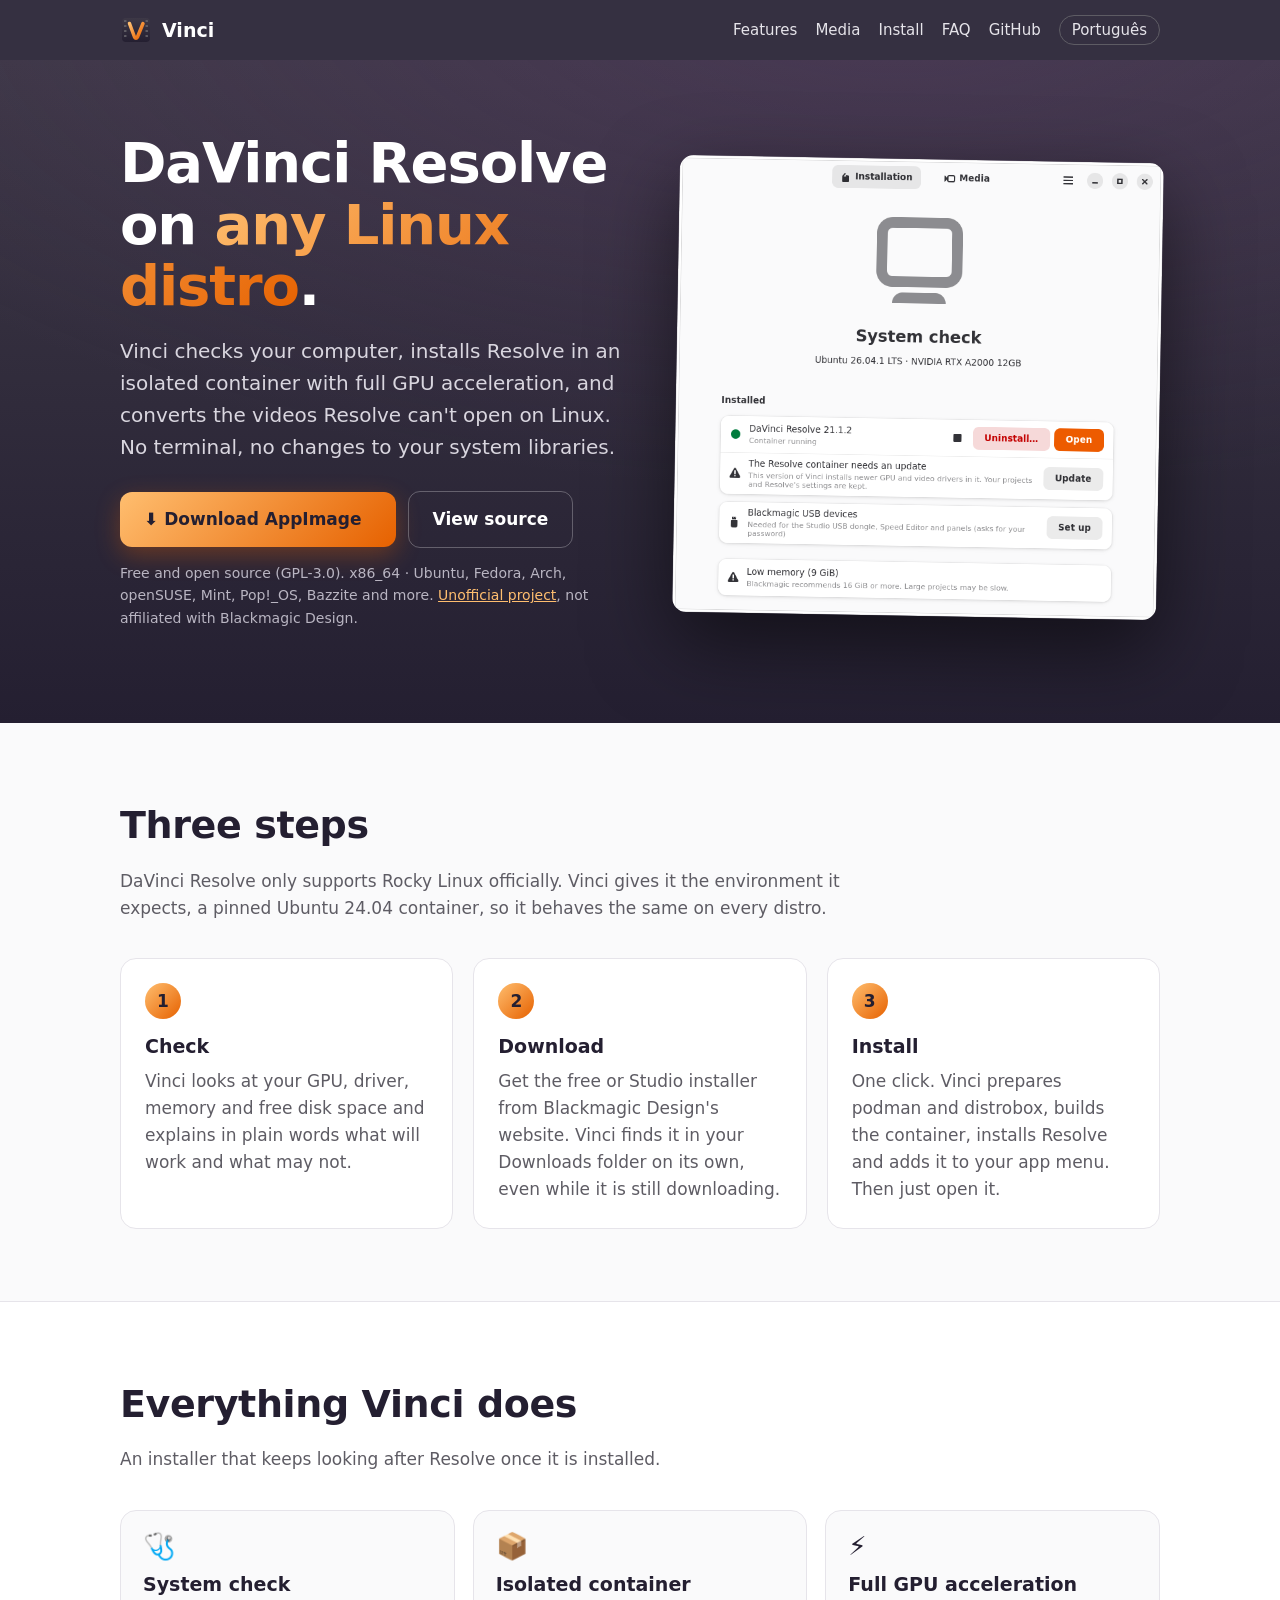
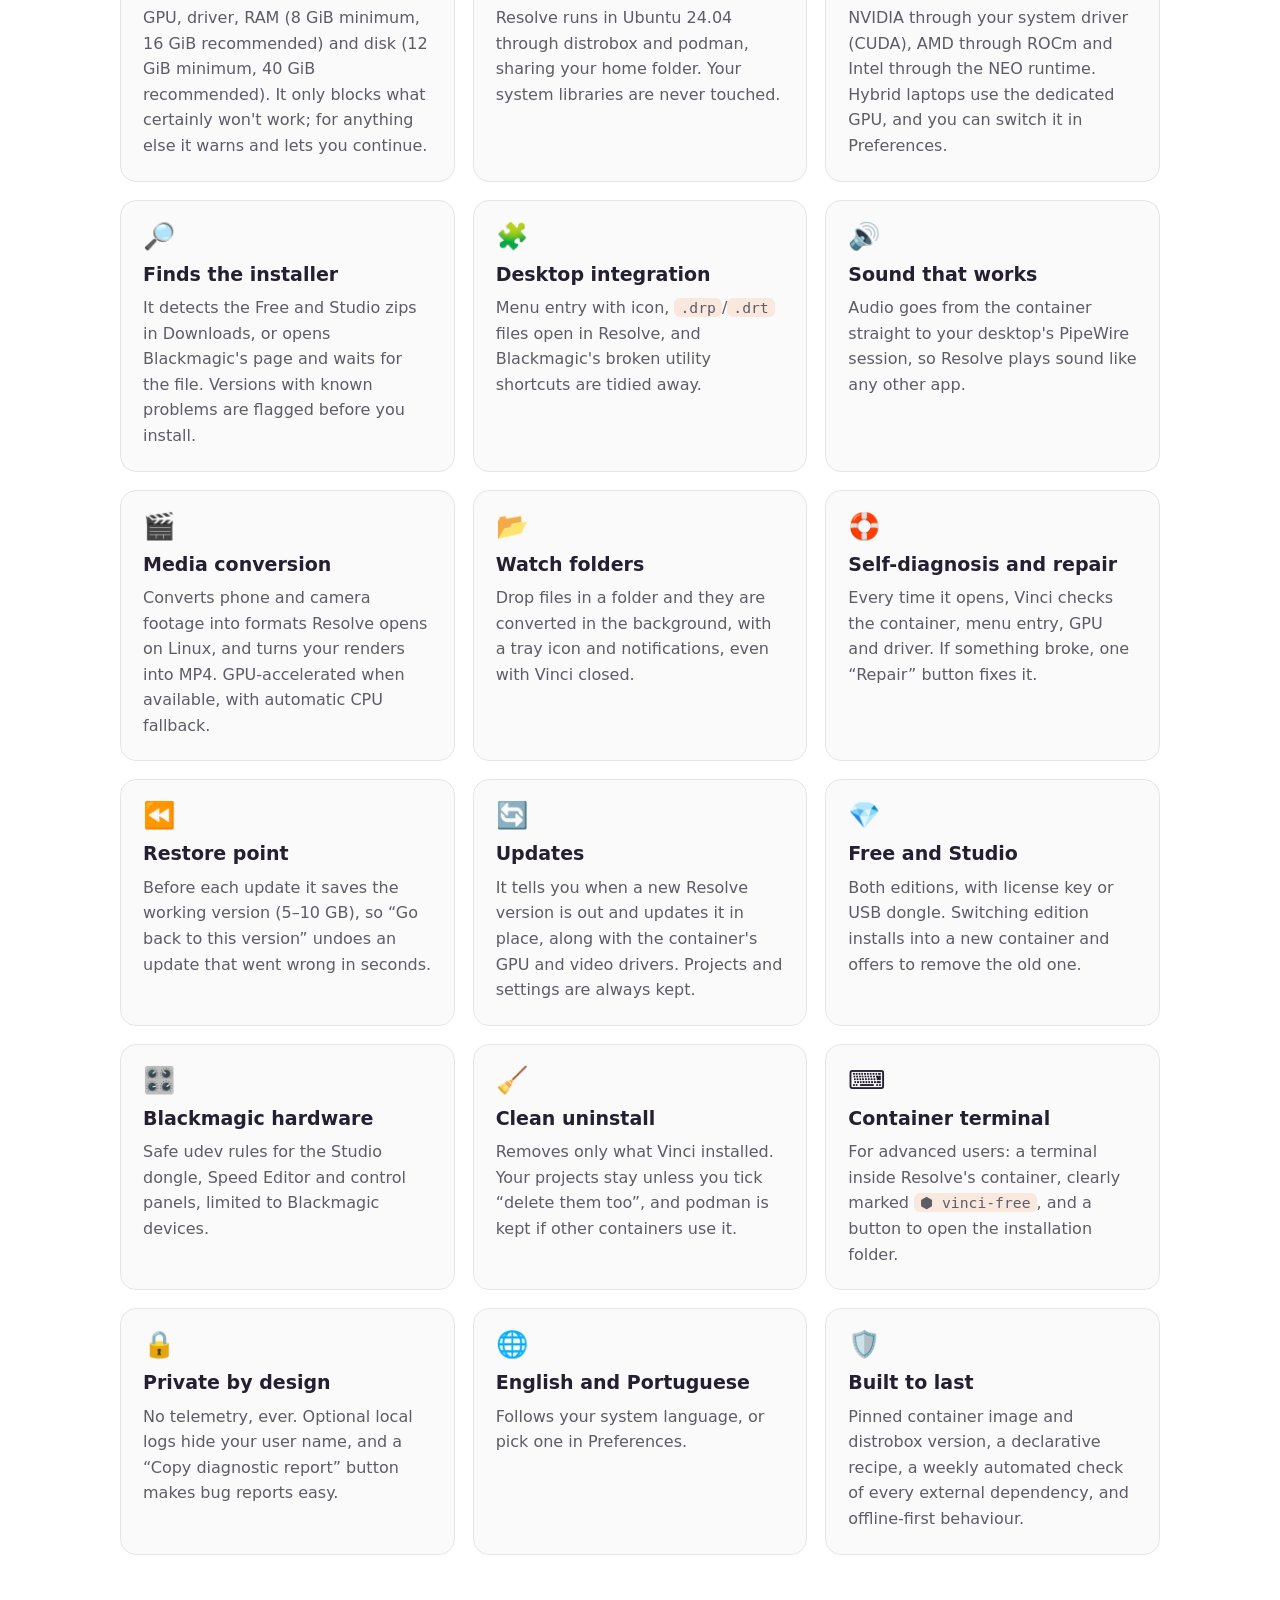
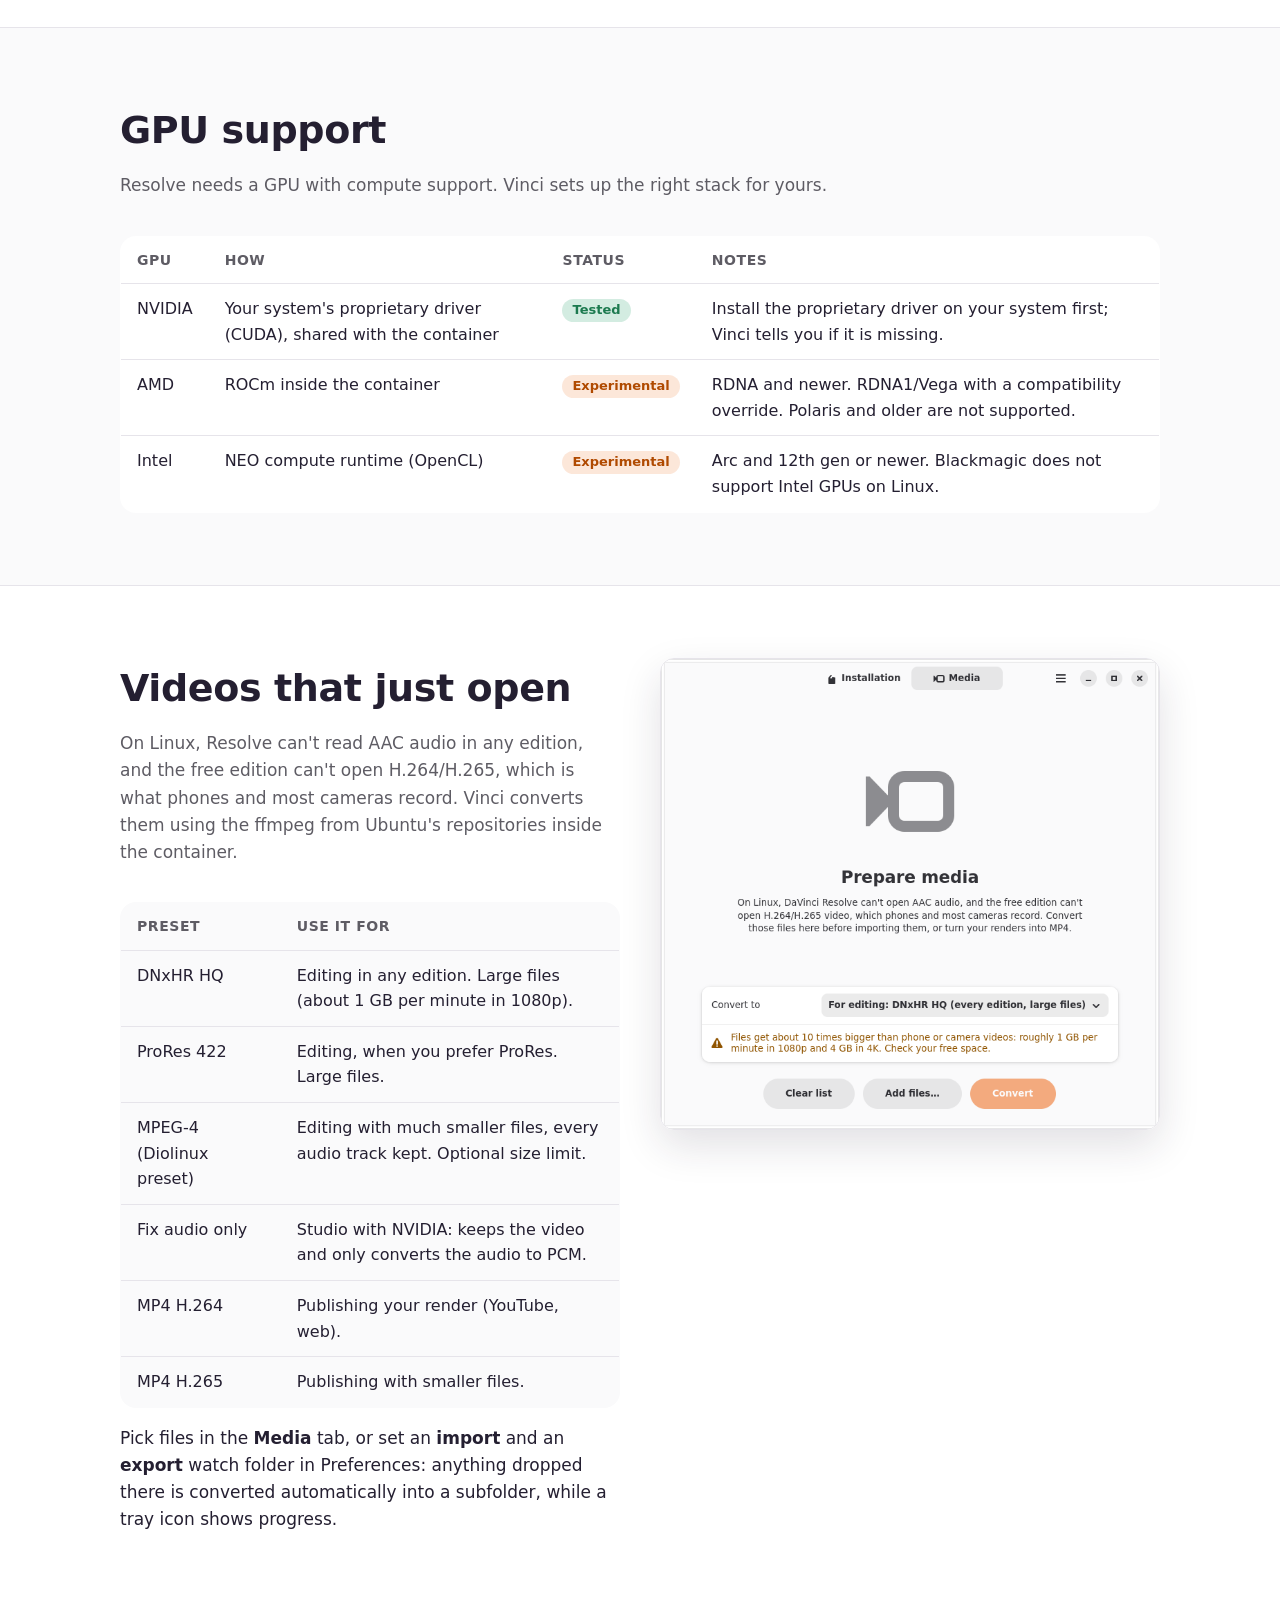
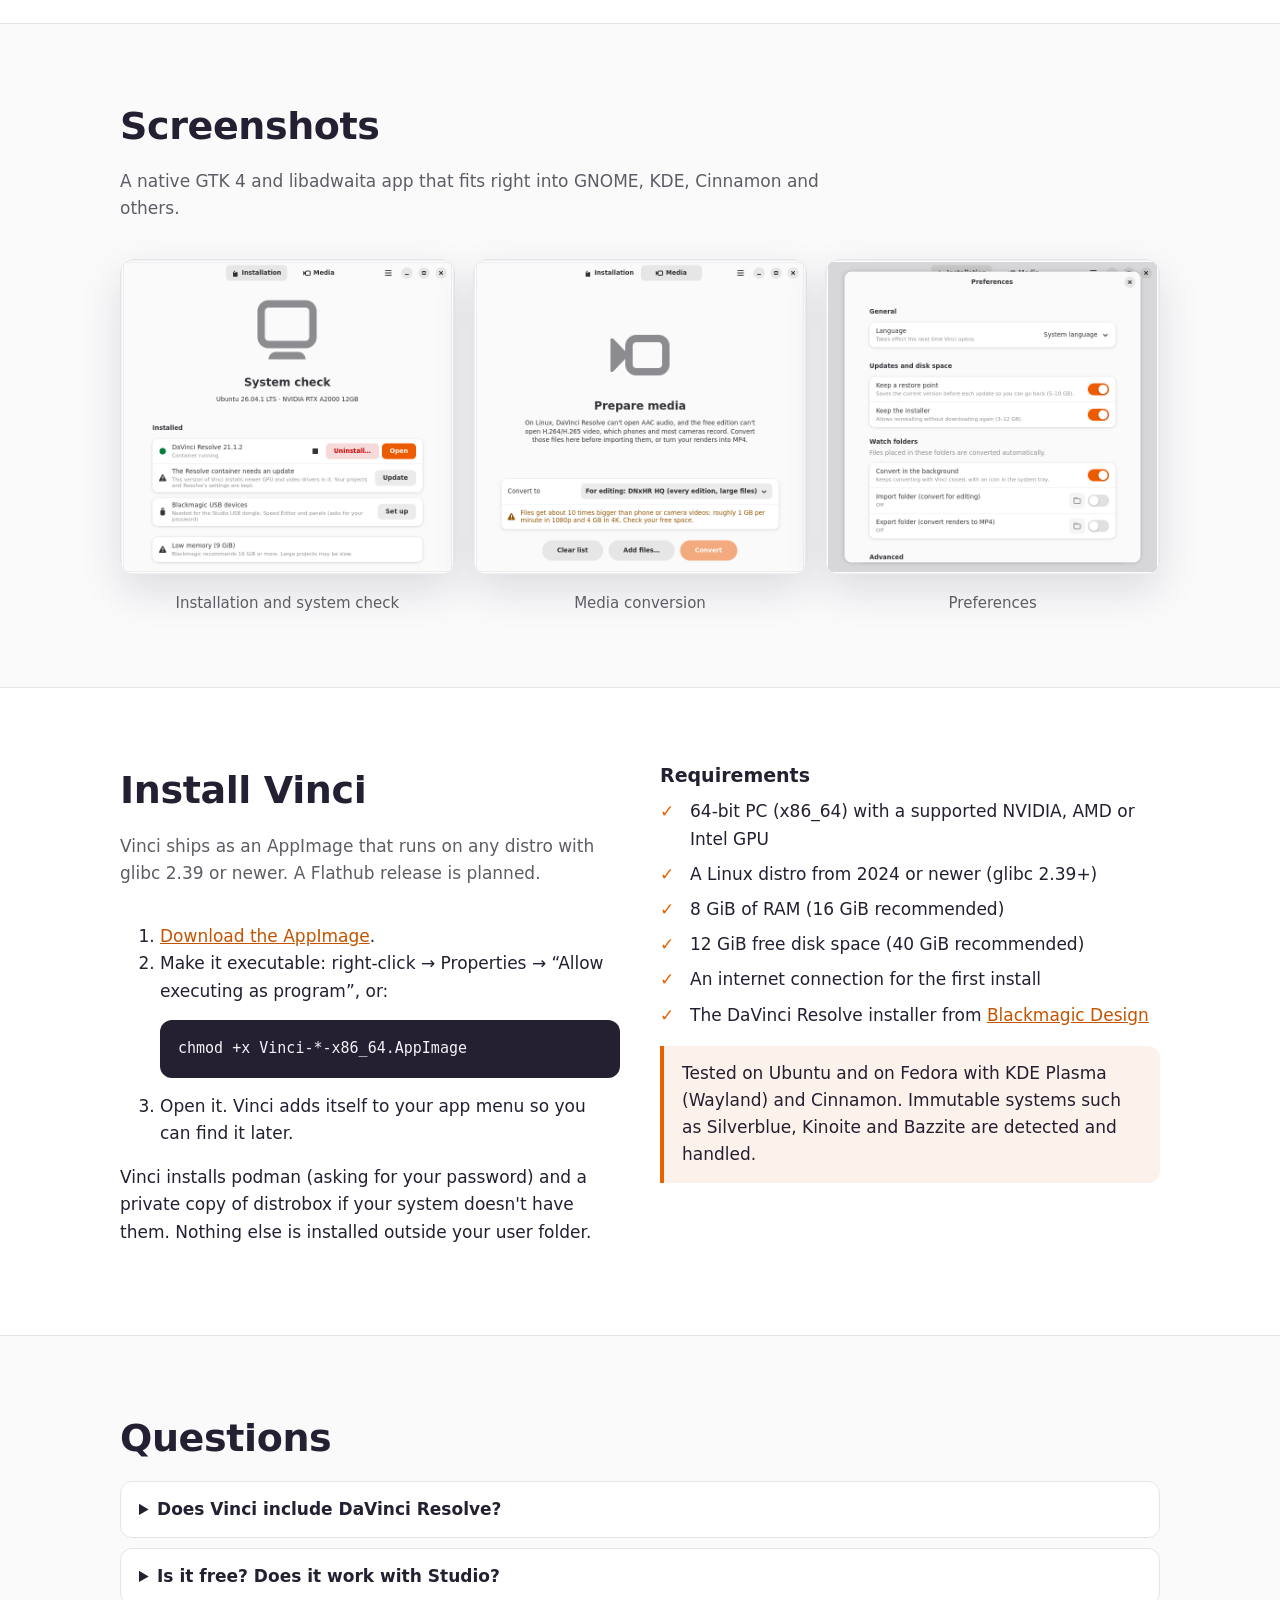
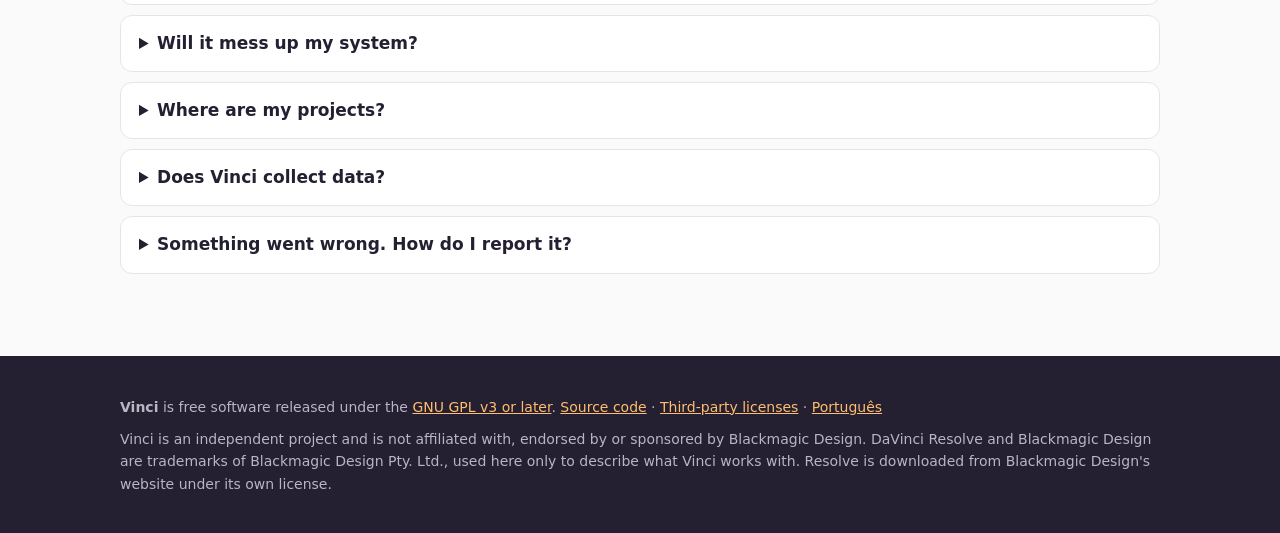
==== site/index.html @ b1e1c512 "feat: site no GitHub Pages e release automático por tag site/ tem as páginas em inglês e português, " ====
<!doctype html>
<html lang="en">
<head>
  <meta charset="utf-8">
  <meta name="viewport" content="width=device-width, initial-scale=1">
  <title>Vinci — DaVinci Resolve on any Linux distro</title>
  <meta name="description" content="Vinci is a free, unofficial installer that runs DaVinci Resolve on any Linux distribution in an isolated container with full GPU acceleration.">
  <link rel="icon" href="img/logo.svg" type="image/svg+xml">
  <link rel="alternate" hreflang="pt-BR" href="pt/">
  <link rel="alternate" hreflang="en" href="./">
  <meta property="og:title" content="Vinci — DaVinci Resolve on any Linux distro">
  <meta property="og:description" content="Free, unofficial installer: Resolve in an isolated container with full GPU acceleration, on any distro.">
  <meta property="og:image" content="img/main-en.png">
  <link rel="stylesheet" href="style.css">
  <script>
    // Portuguese speakers land on the Portuguese page, unless they picked a language.
    try {
      if (!localStorage.getItem("vinci-lang") && /^pt/i.test(navigator.language || "")) {
        location.replace("pt/");
      }
    } catch (e) {}
  </script>
</head>
<body>
<header class="top">
  <div class="wrap">
    <a class="brand" href="./"><img src="img/logo.svg" alt="">Vinci</a>
    <nav>
      <a href="#features">Features</a>
      <a href="#media">Media</a>
      <a href="#install">Install</a>
      <a href="#faq">FAQ</a>
      <a href="https://github.com/dionatansimioni/vinci">GitHub</a>
      <a class="lang" href="pt/" data-lang="pt" hreflang="pt-BR">Português</a>
    </nav>
  </div>
</header>

<main>
<div class="hero">
  <div class="wrap">
    <div>
      <h1>DaVinci Resolve on <span>any Linux distro</span>.</h1>
      <p class="lead">Vinci checks your computer, installs Resolve in an isolated container with full
        GPU acceleration, and converts the videos Resolve can't open on Linux. No terminal, no
        changes to your system libraries.</p>
      <div class="cta">
        <a class="btn primary" href="https://github.com/dionatansimioni/vinci/releases/latest" data-download>
          ⬇ Download AppImage <span data-version></span>
        </a>
        <a class="btn ghost" href="https://github.com/dionatansimioni/vinci">View source</a>
      </div>
      <p class="small">Free and open source (GPL-3.0). x86_64 · Ubuntu, Fedora, Arch, openSUSE,
        Mint, Pop!_OS, Bazzite and more. <a href="#legal">Unofficial project</a>, not affiliated
        with Blackmagic Design.</p>
    </div>
    <img class="shot" src="img/main-en.png" width="720" height="680"
         alt="Vinci's main window: system check, installed DaVinci Resolve with Open and Uninstall buttons">
  </div>
</div>

<section id="how">
  <div class="wrap">
    <h2>Three steps</h2>
    <p class="sub">DaVinci Resolve only supports Rocky Linux officially. Vinci gives it the
      environment it expects, a pinned Ubuntu 24.04 container, so it behaves the same on every distro.</p>
    <ol class="steps">
      <li><h3>Check</h3><p>Vinci looks at your GPU, driver, memory and free disk space and explains
        in plain words what will work and what may not.</p></li>
      <li><h3>Download</h3><p>Get the free or Studio installer from Blackmagic Design's website.
        Vinci finds it in your Downloads folder on its own, even while it is still downloading.</p></li>
      <li><h3>Install</h3><p>One click. Vinci prepares podman and distrobox, builds the container,
        installs Resolve and adds it to your app menu. Then just open it.</p></li>
    </ol>
  </div>
</section>

<section id="features" class="alt">
  <div class="wrap">
    <h2>Everything Vinci does</h2>
    <p class="sub">An installer that keeps looking after Resolve once it is installed.</p>
    <div class="grid">
      <div class="card"><span class="ico">🩺</span><h3>System check</h3>
        <p>GPU, driver, RAM (8 GiB minimum, 16 GiB recommended) and disk (12 GiB minimum, 40 GiB
        recommended). It only blocks what certainly won't work; for anything else it warns and lets you continue.</p></div>
      <div class="card"><span class="ico">📦</span><h3>Isolated container</h3>
        <p>Resolve runs in Ubuntu 24.04 through distrobox and podman, sharing your home folder.
        Your system libraries are never touched.</p></div>
      <div class="card"><span class="ico">⚡</span><h3>Full GPU acceleration</h3>
        <p>NVIDIA through your system driver (CUDA), AMD through ROCm and Intel through the NEO
        runtime. Hybrid laptops use the dedicated GPU, and you can switch it in Preferences.</p></div>
      <div class="card"><span class="ico">🔎</span><h3>Finds the installer</h3>
        <p>It detects the Free and Studio zips in Downloads, or opens Blackmagic's page and waits
        for the file. Versions with known problems are flagged before you install.</p></div>
      <div class="card"><span class="ico">🧩</span><h3>Desktop integration</h3>
        <p>Menu entry with icon, <code>.drp</code>/<code>.drt</code> files open in Resolve, and
        Blackmagic's broken utility shortcuts are tidied away.</p></div>
      <div class="card"><span class="ico">🔊</span><h3>Sound that works</h3>
        <p>Audio goes from the container straight to your desktop's PipeWire session, so Resolve plays
        sound like any other app.</p></div>
      <div class="card"><span class="ico">🎬</span><h3>Media conversion</h3>
        <p>Converts phone and camera footage into formats Resolve opens on Linux, and turns your
        renders into MP4. GPU-accelerated when available, with automatic CPU fallback.</p></div>
      <div class="card"><span class="ico">📂</span><h3>Watch folders</h3>
        <p>Drop files in a folder and they are converted in the background, with a tray icon and
        notifications, even with Vinci closed.</p></div>
      <div class="card"><span class="ico">🛟</span><h3>Self-diagnosis and repair</h3>
        <p>Every time it opens, Vinci checks the container, menu entry, GPU and driver. If something
        broke, one “Repair” button fixes it.</p></div>
      <div class="card"><span class="ico">⏪</span><h3>Restore point</h3>
        <p>Before each update it saves the working version (5–10 GB), so “Go back to this version”
        undoes an update that went wrong in seconds.</p></div>
      <div class="card"><span class="ico">🔄</span><h3>Updates</h3>
        <p>It tells you when a new Resolve version is out and updates it in place, along with the
        container's GPU and video drivers. Projects and settings are always kept.</p></div>
      <div class="card"><span class="ico">💎</span><h3>Free and Studio</h3>
        <p>Both editions, with license key or USB dongle. Switching edition installs into a new container
        and offers to remove the old one.</p></div>
      <div class="card"><span class="ico">🎛️</span><h3>Blackmagic hardware</h3>
        <p>Safe udev rules for the Studio dongle, Speed Editor and control panels, limited to Blackmagic devices.</p></div>
      <div class="card"><span class="ico">🧹</span><h3>Clean uninstall</h3>
        <p>Removes only what Vinci installed. Your projects stay unless you tick “delete them too”,
        and podman is kept if other containers use it.</p></div>
      <div class="card"><span class="ico">⌨️</span><h3>Container terminal</h3>
        <p>For advanced users: a terminal inside Resolve's container, clearly marked
        <code>⬢ vinci-free</code>, and a button to open the installation folder.</p></div>
      <div class="card"><span class="ico">🔒</span><h3>Private by design</h3>
        <p>No telemetry, ever. Optional local logs hide your user name, and a “Copy diagnostic report”
        button makes bug reports easy.</p></div>
      <div class="card"><span class="ico">🌐</span><h3>English and Portuguese</h3>
        <p>Follows your system language, or pick one in Preferences.</p></div>
      <div class="card"><span class="ico">🛡️</span><h3>Built to last</h3>
        <p>Pinned container image and distrobox version, a declarative recipe, a weekly automated
        check of every external dependency, and offline-first behaviour.</p></div>
    </div>
  </div>
</section>

<section id="gpu">
  <div class="wrap">
    <h2>GPU support</h2>
    <p class="sub">Resolve needs a GPU with compute support. Vinci sets up the right stack for yours.</p>
    <div class="table-scroll">
    <table>
      <thead><tr><th>GPU</th><th>How</th><th>Status</th><th>Notes</th></tr></thead>
      <tbody>
        <tr><td>NVIDIA</td><td>Your system's proprietary driver (CUDA), shared with the container</td>
          <td><span class="tag ok">Tested</span></td><td>Install the proprietary driver on your system first; Vinci tells you if it is missing.</td></tr>
        <tr><td>AMD</td><td>ROCm inside the container</td>
          <td><span class="tag exp">Experimental</span></td><td>RDNA and newer. RDNA1/Vega with a compatibility override. Polaris and older are not supported.</td></tr>
        <tr><td>Intel</td><td>NEO compute runtime (OpenCL)</td>
          <td><span class="tag exp">Experimental</span></td><td>Arc and 12th gen or newer. Blackmagic does not support Intel GPUs on Linux.</td></tr>
      </tbody>
    </table>
    </div>
  </div>
</section>

<section id="media" class="alt">
  <div class="wrap split">
    <div>
      <h2>Videos that just open</h2>
      <p class="sub">On Linux, Resolve can't read AAC audio in any edition, and the free edition can't
        open H.264/H.265, which is what phones and most cameras record. Vinci converts them using
        the ffmpeg from Ubuntu's repositories inside the container.</p>
      <div class="table-scroll">
      <table>
        <thead><tr><th>Preset</th><th>Use it for</th></tr></thead>
        <tbody>
          <tr><td>DNxHR HQ</td><td>Editing in any edition. Large files (about 1 GB per minute in 1080p).</td></tr>
          <tr><td>ProRes 422</td><td>Editing, when you prefer ProRes. Large files.</td></tr>
          <tr><td>MPEG-4 (Diolinux preset)</td><td>Editing with much smaller files, every audio track kept. Optional size limit.</td></tr>
          <tr><td>Fix audio only</td><td>Studio with NVIDIA: keeps the video and only converts the audio to PCM.</td></tr>
          <tr><td>MP4 H.264</td><td>Publishing your render (YouTube, web).</td></tr>
          <tr><td>MP4 H.265</td><td>Publishing with smaller files.</td></tr>
        </tbody>
      </table>
      </div>
      <p>Pick files in the <b>Media</b> tab, or set an <b>import</b> and an <b>export</b> watch folder
        in Preferences: anything dropped there is converted automatically into a subfolder, while a
        tray icon shows progress.</p>
    </div>
    <img class="shot-frame" src="img/media-en.png" width="720" height="680" loading="lazy"
         alt="Vinci's Media tab with the conversion preset picker">
  </div>
</section>

<section id="screens">
  <div class="wrap">
    <h2>Screenshots</h2>
    <p class="sub">A native GTK 4 and libadwaita app that fits right into GNOME, KDE, Cinnamon and others.</p>
    <div class="shots">
      <figure><img class="shot-frame" src="img/main-en.png" width="720" height="680" loading="lazy" alt="Installation tab"><figcaption>Installation and system check</figcaption></figure>
      <figure><img class="shot-frame" src="img/media-en.png" width="720" height="680" loading="lazy" alt="Media tab"><figcaption>Media conversion</figcaption></figure>
      <figure><img class="shot-frame" src="img/prefs-en.png" width="720" height="680" loading="lazy" alt="Preferences"><figcaption>Preferences</figcaption></figure>
    </div>
  </div>
</section>

<section id="install" class="alt">
  <div class="wrap split">
    <div>
      <h2>Install Vinci</h2>
      <p class="sub">Vinci ships as an AppImage that runs on any distro with glibc 2.39 or newer.
        A Flathub release is planned.</p>
      <ol>
        <li><a href="https://github.com/dionatansimioni/vinci/releases/latest" data-download>Download the AppImage</a>.</li>
        <li>Make it executable: right-click → Properties → “Allow executing as program”, or:
          <pre><code>chmod +x Vinci-*-x86_64.AppImage</code></pre></li>
        <li>Open it. Vinci adds itself to your app menu so you can find it later.</li>
      </ol>
      <p>Vinci installs podman (asking for your password) and a private copy of distrobox if your
        system doesn't have them. Nothing else is installed outside your user folder.</p>
    </div>
    <div>
      <h3>Requirements</h3>
      <ul class="check">
        <li>64-bit PC (x86_64) with a supported NVIDIA, AMD or Intel GPU</li>
        <li>A Linux distro from 2024 or newer (glibc 2.39+)</li>
        <li>8 GiB of RAM (16 GiB recommended)</li>
        <li>12 GiB free disk space (40 GiB recommended)</li>
        <li>An internet connection for the first install</li>
        <li>The DaVinci Resolve installer from <a href="https://www.blackmagicdesign.com/products/davinciresolve">Blackmagic Design</a></li>
      </ul>
      <p class="note">Tested on Ubuntu and on Fedora with KDE Plasma (Wayland) and Cinnamon.
        Immutable systems such as Silverblue, Kinoite and Bazzite are detected and handled.</p>
    </div>
  </div>
</section>

<section id="faq">
  <div class="wrap">
    <h2>Questions</h2>
    <details><summary>Does Vinci include DaVinci Resolve?</summary>
      <p>No. Vinci never downloads, bundles or redistributes Resolve. You download the official
      installer from Blackmagic Design's website and accept its license, and Vinci installs that file.</p></details>
    <details><summary>Is it free? Does it work with Studio?</summary>
      <p>Vinci is free software under the GPL-3.0. It installs both the free DaVinci Resolve and
      DaVinci Resolve Studio; Studio is activated with your own license key or USB dongle.</p></details>
    <details><summary>Will it mess up my system?</summary>
      <p>No. Resolve and its libraries live in a container. On your system Vinci only installs
      podman (if missing, with your confirmation), a private distrobox in
      <code>~/.local/share/vinci</code>, a menu entry and, if you ask, udev rules for Blackmagic devices.
      The uninstaller removes exactly that.</p></details>
    <details><summary>Where are my projects?</summary>
      <p>In the same place Resolve always keeps them, in your home folder, which the container
      shares. Updates and edition switches keep them; uninstalling keeps them unless you choose otherwise.</p></details>
    <details><summary>Does Vinci collect data?</summary>
      <p>No. It only contacts Blackmagic's public API to learn the latest Resolve version and this
      repository to read the list of versions with known problems. Logs are off by default and stay on your computer.</p></details>
    <details><summary>Something went wrong. How do I report it?</summary>
      <p>Use “Copy diagnostic report” in Vinci (it hides your user name) and
      <a href="https://github.com/dionatansimioni/vinci/issues">open an issue on GitHub</a>.</p></details>
  </div>
</section>
</main>

<footer id="legal">
  <div class="wrap">
    <div><b>Vinci</b> is free software released under the
      <a href="https://github.com/dionatansimioni/vinci/blob/main/LICENSE">GNU GPL v3 or later</a>.
      <a href="https://github.com/dionatansimioni/vinci">Source code</a> ·
      <a href="https://github.com/dionatansimioni/vinci/blob/main/THIRD-PARTY.md">Third-party licenses</a> ·
      <a href="pt/" data-lang="pt">Português</a></div>
    <div>Vinci is an independent project and is not affiliated with, endorsed by or sponsored by
      Blackmagic Design. DaVinci Resolve and Blackmagic Design are trademarks of Blackmagic Design Pty. Ltd.,
      used here only to describe what Vinci works with. Resolve is downloaded from Blackmagic Design's
      website under its own license.</div>
  </div>
</footer>
<script src="main.js" defer></script>
</body>
</html>
---- site/style.css ----
/* Vinci website. Colours come from the app icon: deep purple frame, orange "V". */
:root {
  --ink: #241f31;
  --ink-2: #3d3846;
  --muted: #5e5c64;
  --orange: #e66100;
  --orange-light: #ffbe6f;
  --accent: linear-gradient(135deg, var(--orange-light), var(--orange));
  --bg: #fafafb;
  --surface: #ffffff;
  --text: #241f31;
  --text-2: #5e5c64;
  --line: #e6e4ea;
  --link: #c45400;
  --radius: 16px;
  color-scheme: light;
}

@media (prefers-color-scheme: dark) {
  :root {
    --bg: #1b1724;
    --surface: #241f31;
    --text: #f3f1f6;
    --text-2: #b9b5c2;
    --line: #3d3846;
    --link: #ffbe6f;
    color-scheme: dark;
  }
}

* { box-sizing: border-box; }

html { scroll-behavior: smooth; }

body {
  margin: 0;
  background: var(--bg);
  color: var(--text);
  font: 17px/1.6 "Inter", system-ui, -apple-system, "Segoe UI", Cantarell, Ubuntu, sans-serif;
  -webkit-font-smoothing: antialiased;
}

a { color: var(--link); }

img { max-width: 100%; height: auto; }

.wrap { max-width: 1080px; margin: 0 auto; padding: 0 20px; }

/* Header */
.top {
  position: sticky; top: 0; z-index: 10;
  background: color-mix(in srgb, var(--ink) 92%, transparent);
  backdrop-filter: blur(10px);
  color: #fff;
}
.top .wrap { display: flex; align-items: center; gap: 20px; height: 60px; }
.brand { display: flex; align-items: center; gap: 10px; color: #fff; text-decoration: none; font-weight: 700; font-size: 19px; }
.brand img { width: 32px; height: 32px; }
.top nav { display: flex; gap: 18px; margin-left: auto; align-items: center; }
.top nav a { color: #e6e4ea; text-decoration: none; font-size: 15px; }
.top nav a:hover { color: var(--orange-light); }
.lang { border: 1px solid #5e5c64; border-radius: 999px; padding: 2px 12px; }
@media (max-width: 760px) { .top nav a:not(.lang) { display: none; } }

/* Hero */
.hero {
  background: radial-gradient(1200px 500px at 70% -10%, #5e3a6e55, transparent),
              linear-gradient(180deg, var(--ink-2), var(--ink));
  color: #fff;
  padding: 72px 0 80px;
  overflow: hidden;
}
.hero .wrap { display: grid; grid-template-columns: 1.05fr 1fr; gap: 48px; align-items: center; }
@media (max-width: 900px) { .hero .wrap { grid-template-columns: 1fr; } }
.hero h1 { font-size: clamp(36px, 5vw, 56px); line-height: 1.1; margin: 0 0 18px; letter-spacing: -0.02em; }
.hero h1 span { background: var(--accent); -webkit-background-clip: text; background-clip: text; color: transparent; }
.hero p.lead { font-size: 20px; color: #d9d6df; margin: 0 0 28px; }
.hero .shot { border-radius: 14px; box-shadow: 0 30px 80px #0008; transform: rotate(1deg); }
.cta { display: flex; flex-wrap: wrap; gap: 12px; align-items: center; }
.btn {
  display: inline-flex; align-items: center; gap: 10px;
  padding: 14px 24px; border-radius: 12px; font-weight: 700; text-decoration: none;
  transition: transform .15s, box-shadow .15s;
}
.btn:hover { transform: translateY(-2px); }
.btn.primary { background: var(--accent); color: #241f31; box-shadow: 0 8px 24px #e6610055; }
.btn.ghost { color: #fff; border: 1px solid #ffffff44; }
.small { font-size: 14px; color: #b9b5c2; margin-top: 14px; }
.small a { color: var(--orange-light); }

/* Sections */
section { padding: 72px 0; }
section.alt { background: var(--surface); border-block: 1px solid var(--line); }
h2 { font-size: clamp(28px, 3.4vw, 38px); margin: 0 0 12px; letter-spacing: -0.01em; }
.sub { color: var(--text-2); margin: 0 0 36px; max-width: 720px; }
h3 { margin: 0 0 6px; font-size: 19px; }

.steps { display: grid; grid-template-columns: repeat(3, 1fr); gap: 20px; counter-reset: s; }
@media (max-width: 760px) { .steps { grid-template-columns: 1fr; } }
.steps li { list-style: none; background: var(--surface); border: 1px solid var(--line); border-radius: var(--radius); padding: 24px; }
section.alt .steps li { background: var(--bg); }
.steps li::before {
  counter-increment: s; content: counter(s);
  display: grid; place-items: center; width: 36px; height: 36px; border-radius: 50%;
  background: var(--accent); color: var(--ink); font-weight: 800; margin-bottom: 12px;
}
.steps ol, ol.steps { padding: 0; margin: 0; }
.steps p { margin: 0; color: var(--text-2); }

.grid { display: grid; grid-template-columns: repeat(auto-fill, minmax(300px, 1fr)); gap: 18px; }
.card { background: var(--surface); border: 1px solid var(--line); border-radius: var(--radius); padding: 22px; }
section.alt .card { background: var(--bg); }
.card p { margin: 0; color: var(--text-2); font-size: 16px; }
.card .ico { font-size: 26px; line-height: 1; margin-bottom: 10px; display: block; }

table { width: 100%; border-collapse: collapse; background: var(--surface); border: 1px solid var(--line); border-radius: var(--radius); overflow: hidden; font-size: 16px; }
section.alt table { background: var(--bg); }
th, td { text-align: left; padding: 12px 16px; border-bottom: 1px solid var(--line); vertical-align: top; }
th { font-size: 14px; text-transform: uppercase; letter-spacing: .04em; color: var(--text-2); }
tr:last-child td { border-bottom: 0; }
.table-scroll { overflow-x: auto; }
.tag { display: inline-block; padding: 1px 10px; border-radius: 999px; font-size: 13px; font-weight: 700; white-space: nowrap; }
.tag.ok { background: #26a26933; color: #1c7a4f; }
.tag.exp { background: #e6610026; color: #b04a00; }
@media (prefers-color-scheme: dark) { .tag.ok { color: #6fdca8; } .tag.exp { color: #ffbe6f; } }

.split { display: grid; grid-template-columns: 1fr 1fr; gap: 40px; align-items: start; }
@media (max-width: 900px) { .split { grid-template-columns: 1fr; } }
.shot-frame { border-radius: 14px; border: 1px solid var(--line); box-shadow: 0 16px 40px #241f3122; }

.shots { display: grid; grid-template-columns: repeat(3, 1fr); gap: 18px; }
@media (max-width: 900px) { .shots { grid-template-columns: 1fr; } }
.shots figure { margin: 0; }
.shots figcaption { color: var(--text-2); font-size: 15px; margin-top: 8px; text-align: center; }

ul.check { padding: 0; margin: 0; }
ul.check li { list-style: none; padding-left: 30px; position: relative; margin: 8px 0; }
ul.check li::before { content: "✓"; position: absolute; left: 0; color: var(--orange); font-weight: 800; }

pre { background: var(--ink); color: #f3f1f6; padding: 16px 18px; border-radius: 12px; overflow-x: auto; font-size: 15px; }
code { font-family: "JetBrains Mono", ui-monospace, "DejaVu Sans Mono", monospace; }
:not(pre) > code { background: color-mix(in srgb, var(--orange) 12%, transparent); padding: 1px 6px; border-radius: 6px; font-size: .92em; }

details { background: var(--surface); border: 1px solid var(--line); border-radius: 12px; padding: 14px 18px; margin-bottom: 10px; }
section.alt details { background: var(--bg); }
summary { cursor: pointer; font-weight: 700; }
details p { color: var(--text-2); margin: 10px 0 0; }

.note { border-left: 4px solid var(--orange); background: color-mix(in srgb, var(--orange) 8%, transparent); padding: 14px 18px; border-radius: 0 12px 12px 0; color: var(--text); }

footer { background: var(--ink); color: #b9b5c2; padding: 40px 0; font-size: 14px; }
footer a { color: var(--orange-light); }
footer .wrap { display: grid; gap: 10px; }
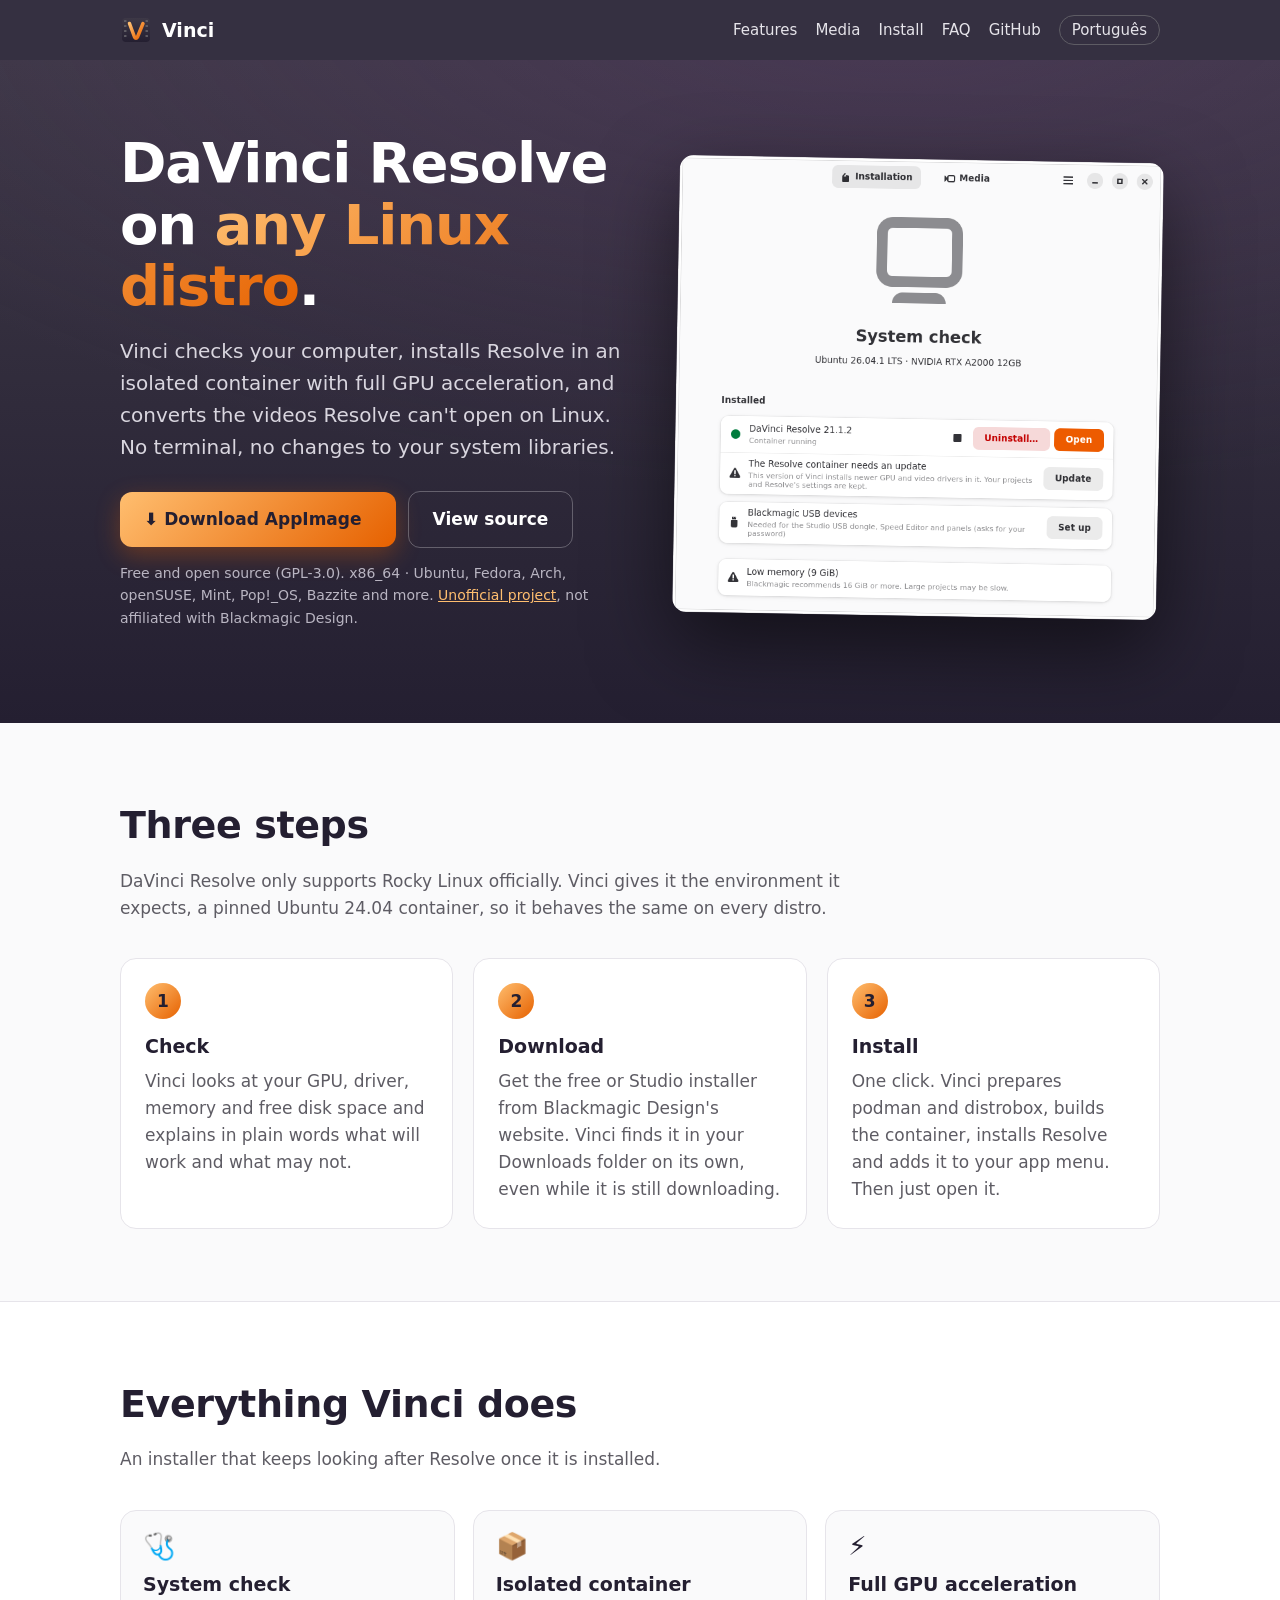
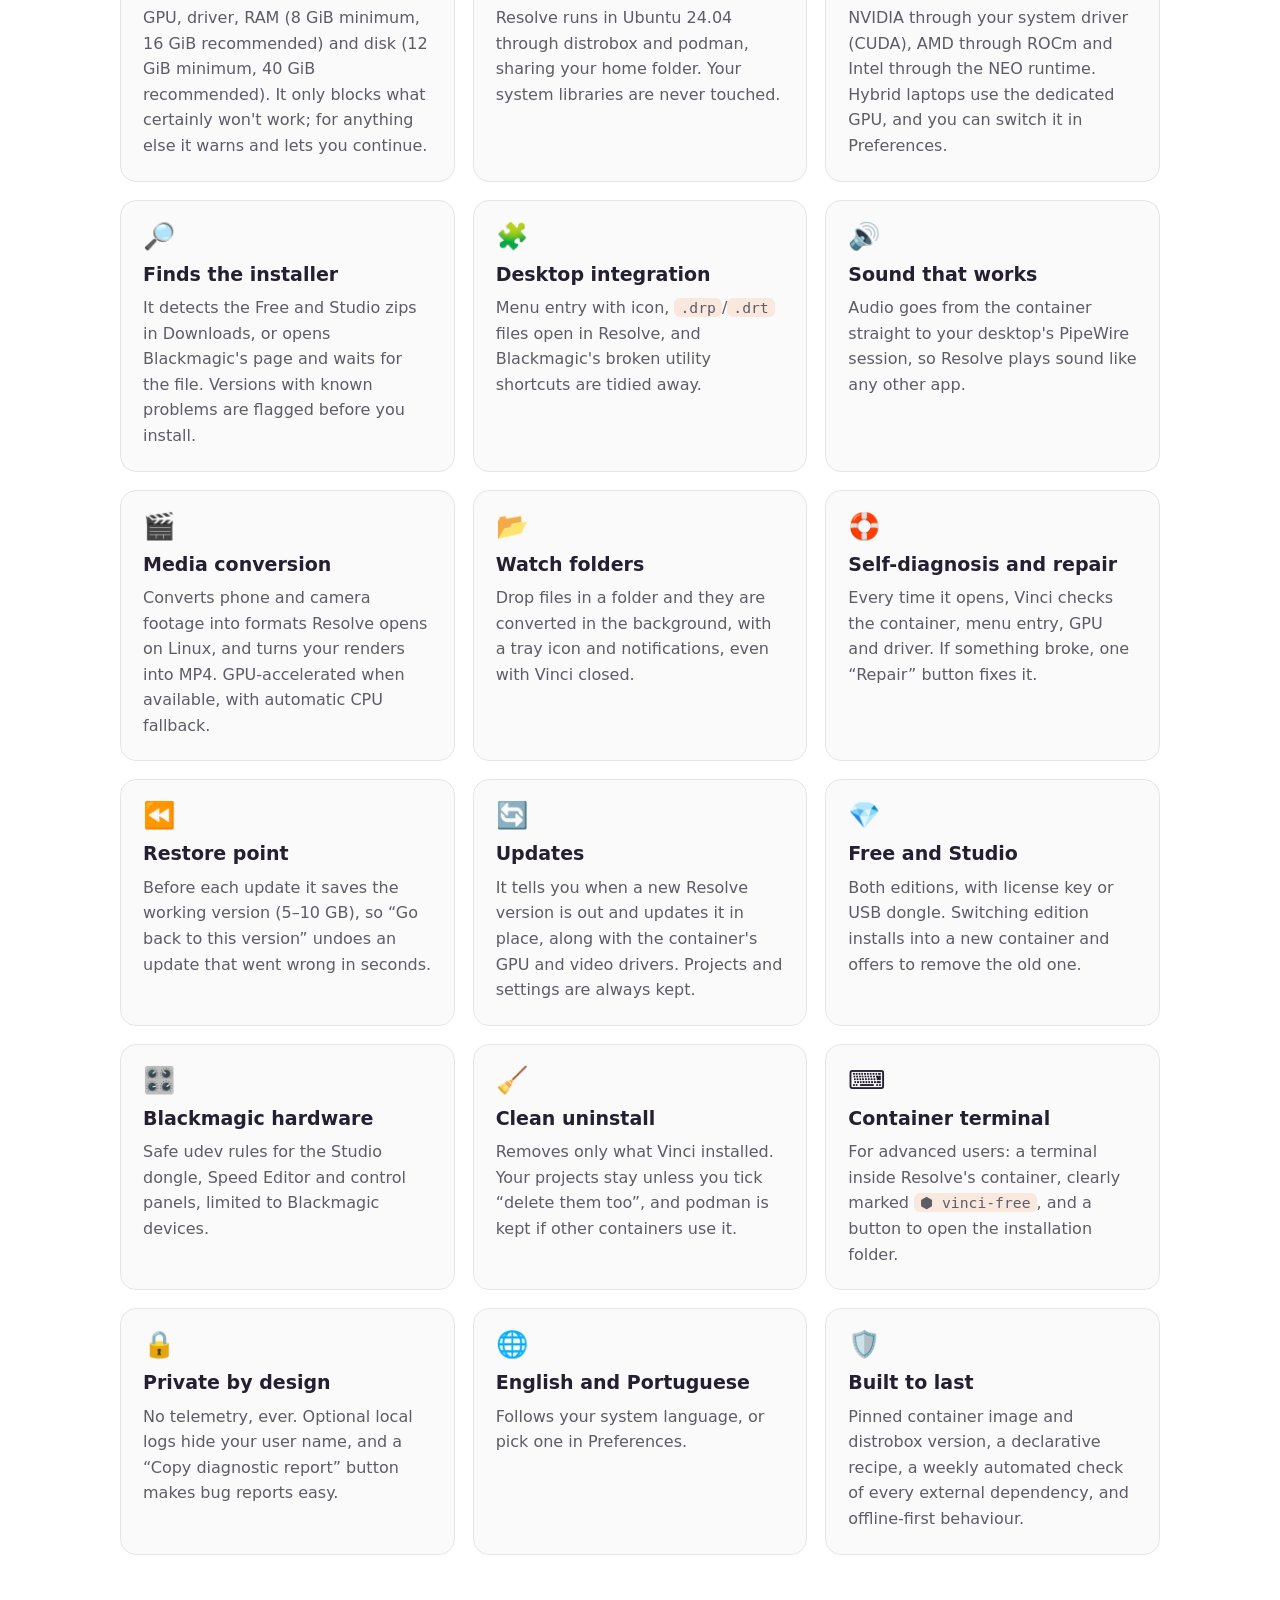
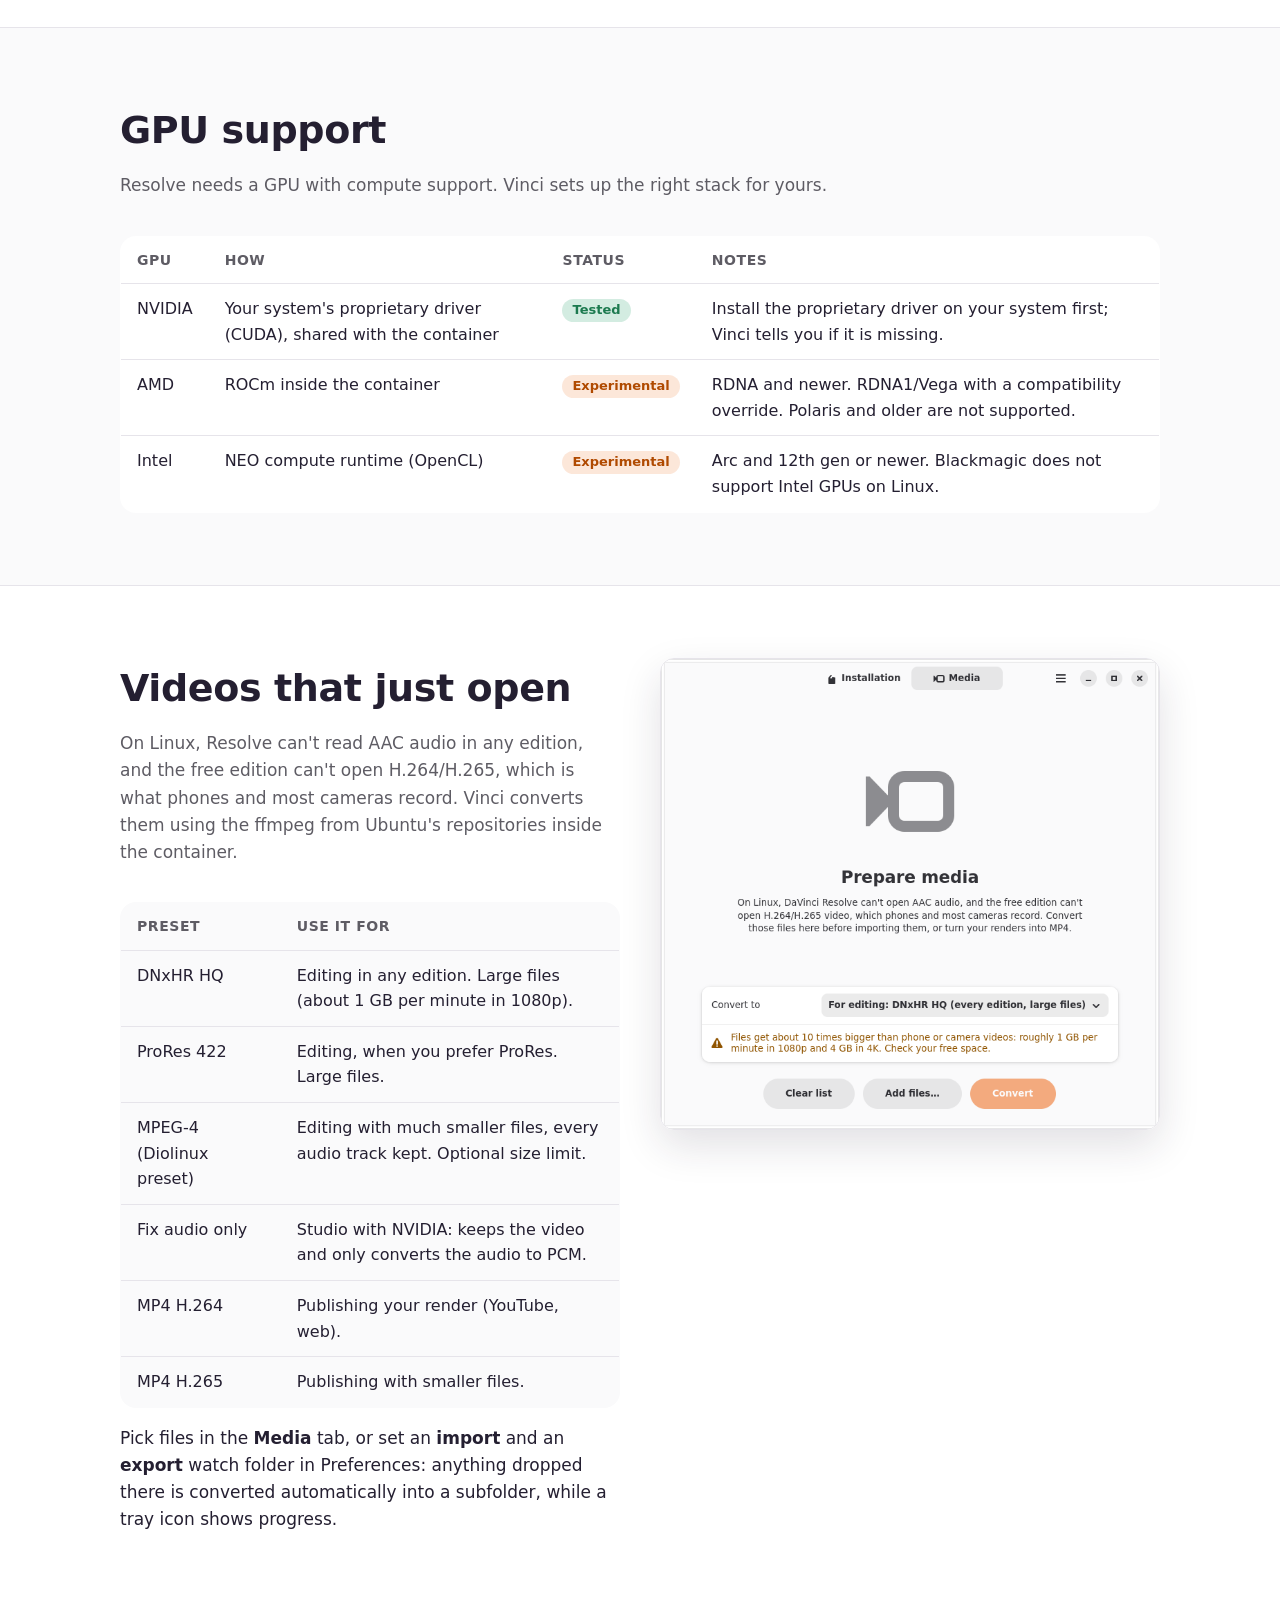
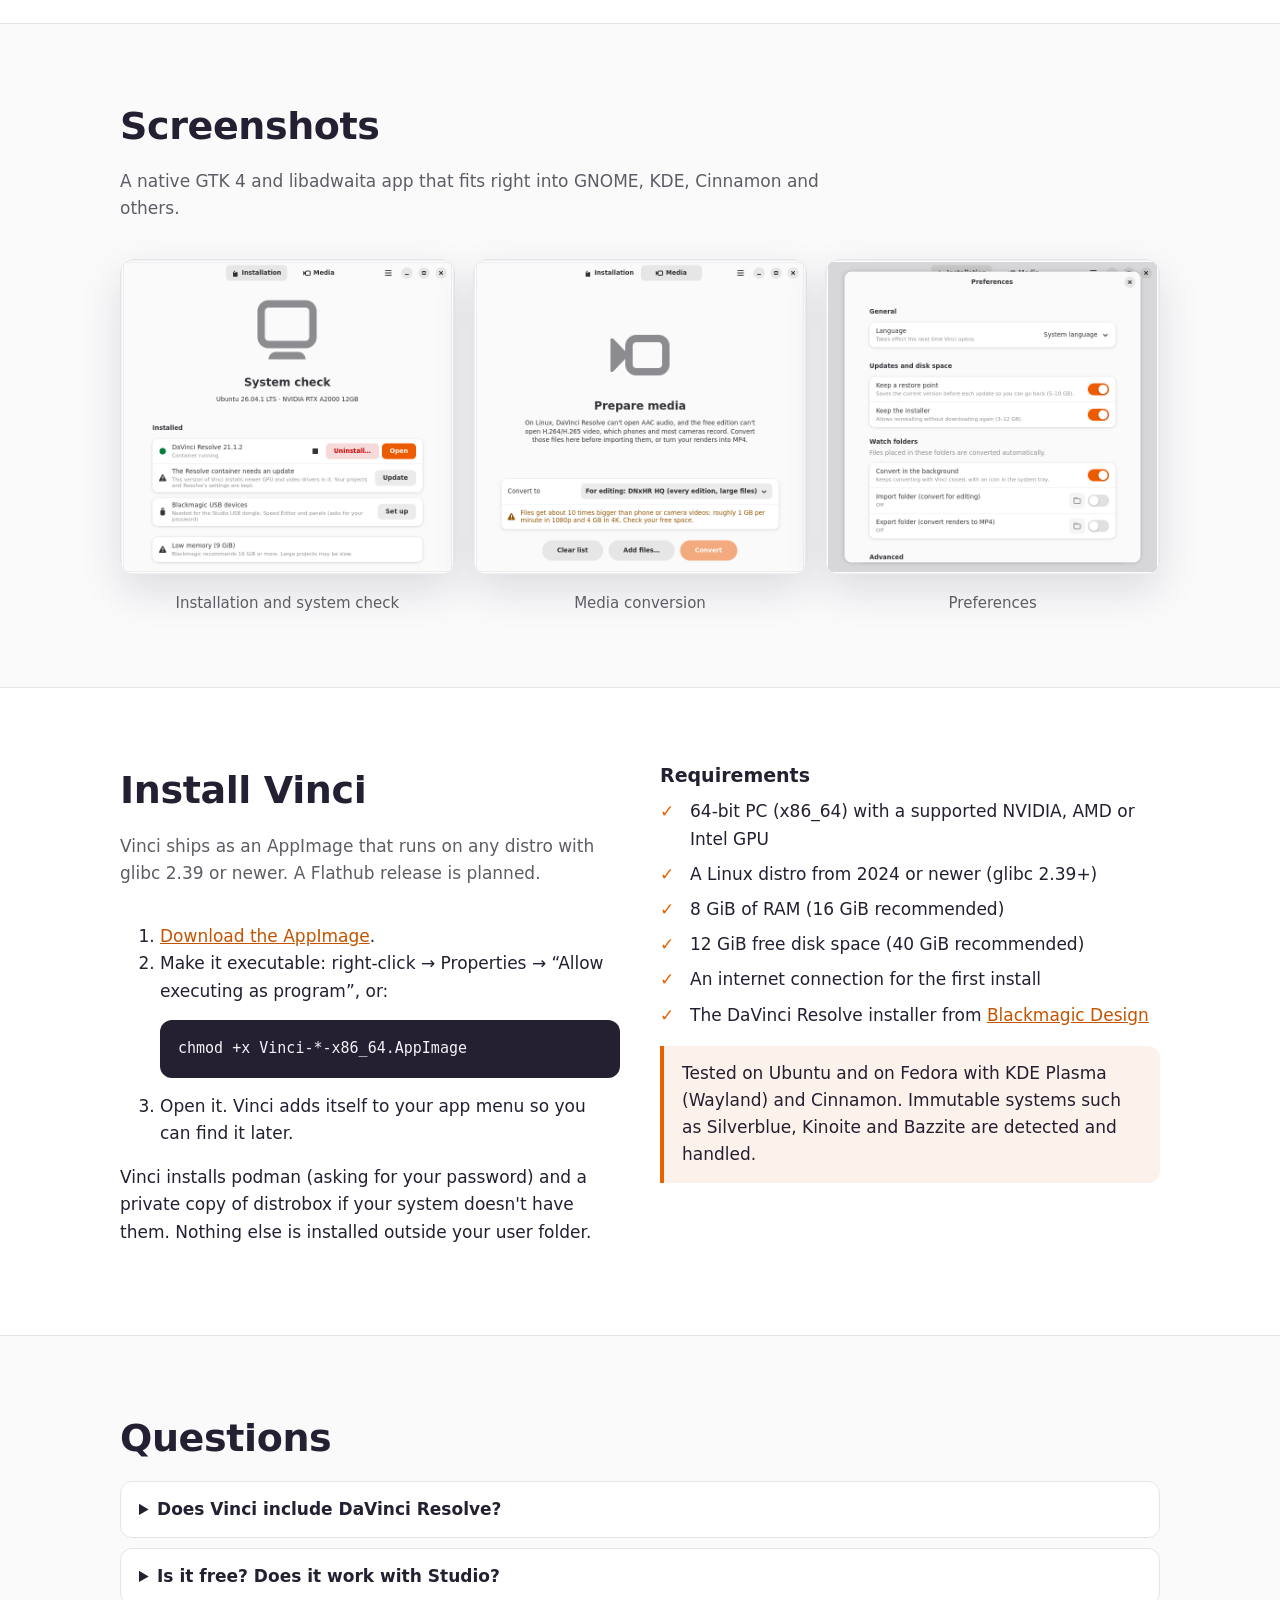
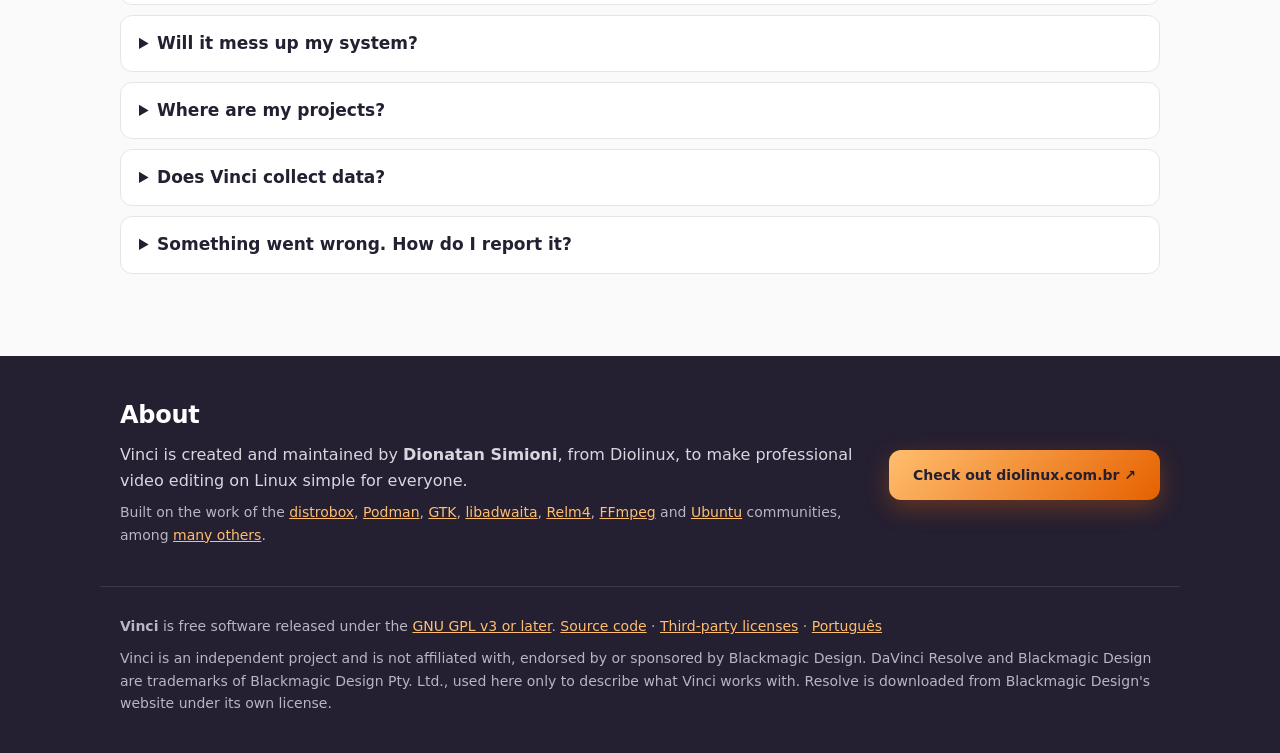
==== commit 676f0667: "site: seção Sobre no rodapé, com créditos e link para o diolinux.com.br Co-Authored-By: Claude Opus " ====
--- a/site/index.html
+++ b/site/index.html
@@ -256,7 +256,21 @@
 </main>
 
 <footer id="legal">
-  <div class="wrap">
+  <div class="wrap about">
+    <div>
+      <h2>About</h2>
+      <p>Vinci is created and maintained by <b>Dionatan Simioni</b>, from Diolinux, to make
+        professional video editing on Linux simple for everyone.</p>
+      <p class="credits">Built on the work of the
+        <a href="https://distrobox.it">distrobox</a>, <a href="https://podman.io">Podman</a>,
+        <a href="https://gtk.org">GTK</a>, <a href="https://gnome.pages.gitlab.gnome.org/libadwaita/">libadwaita</a>,
+        <a href="https://relm4.org">Relm4</a>, <a href="https://ffmpeg.org">FFmpeg</a> and
+        <a href="https://ubuntu.com">Ubuntu</a> communities, among
+        <a href="https://github.com/dionatansimioni/vinci/blob/main/THIRD-PARTY.md">many others</a>.</p>
+    </div>
+    <a class="btn primary" href="https://diolinux.com.br" target="_blank" rel="noopener">Check out diolinux.com.br ↗</a>
+  </div>
+  <div class="wrap legal">
     <div><b>Vinci</b> is free software released under the
       <a href="https://github.com/dionatansimioni/vinci/blob/main/LICENSE">GNU GPL v3 or later</a>.
       <a href="https://github.com/dionatansimioni/vinci">Source code</a> ·
--- a/site/style.css
+++ b/site/style.css
@@ -151,3 +151,12 @@
 footer { background: var(--ink); color: #b9b5c2; padding: 40px 0; font-size: 14px; }
 footer a { color: var(--orange-light); }
 footer .wrap { display: grid; gap: 10px; }
+footer .about {
+  grid-template-columns: 1fr auto; gap: 32px; align-items: center;
+  padding-bottom: 32px; margin-bottom: 28px; border-bottom: 1px solid #3d3846;
+}
+@media (max-width: 760px) { footer .about { grid-template-columns: 1fr; } }
+footer .about h2 { color: #fff; font-size: 24px; margin: 0 0 8px; }
+footer .about p { margin: 0 0 8px; font-size: 16px; color: #d9d6df; }
+footer .about p.credits { font-size: 14px; color: #b9b5c2; }
+footer .about .btn { justify-self: start; }
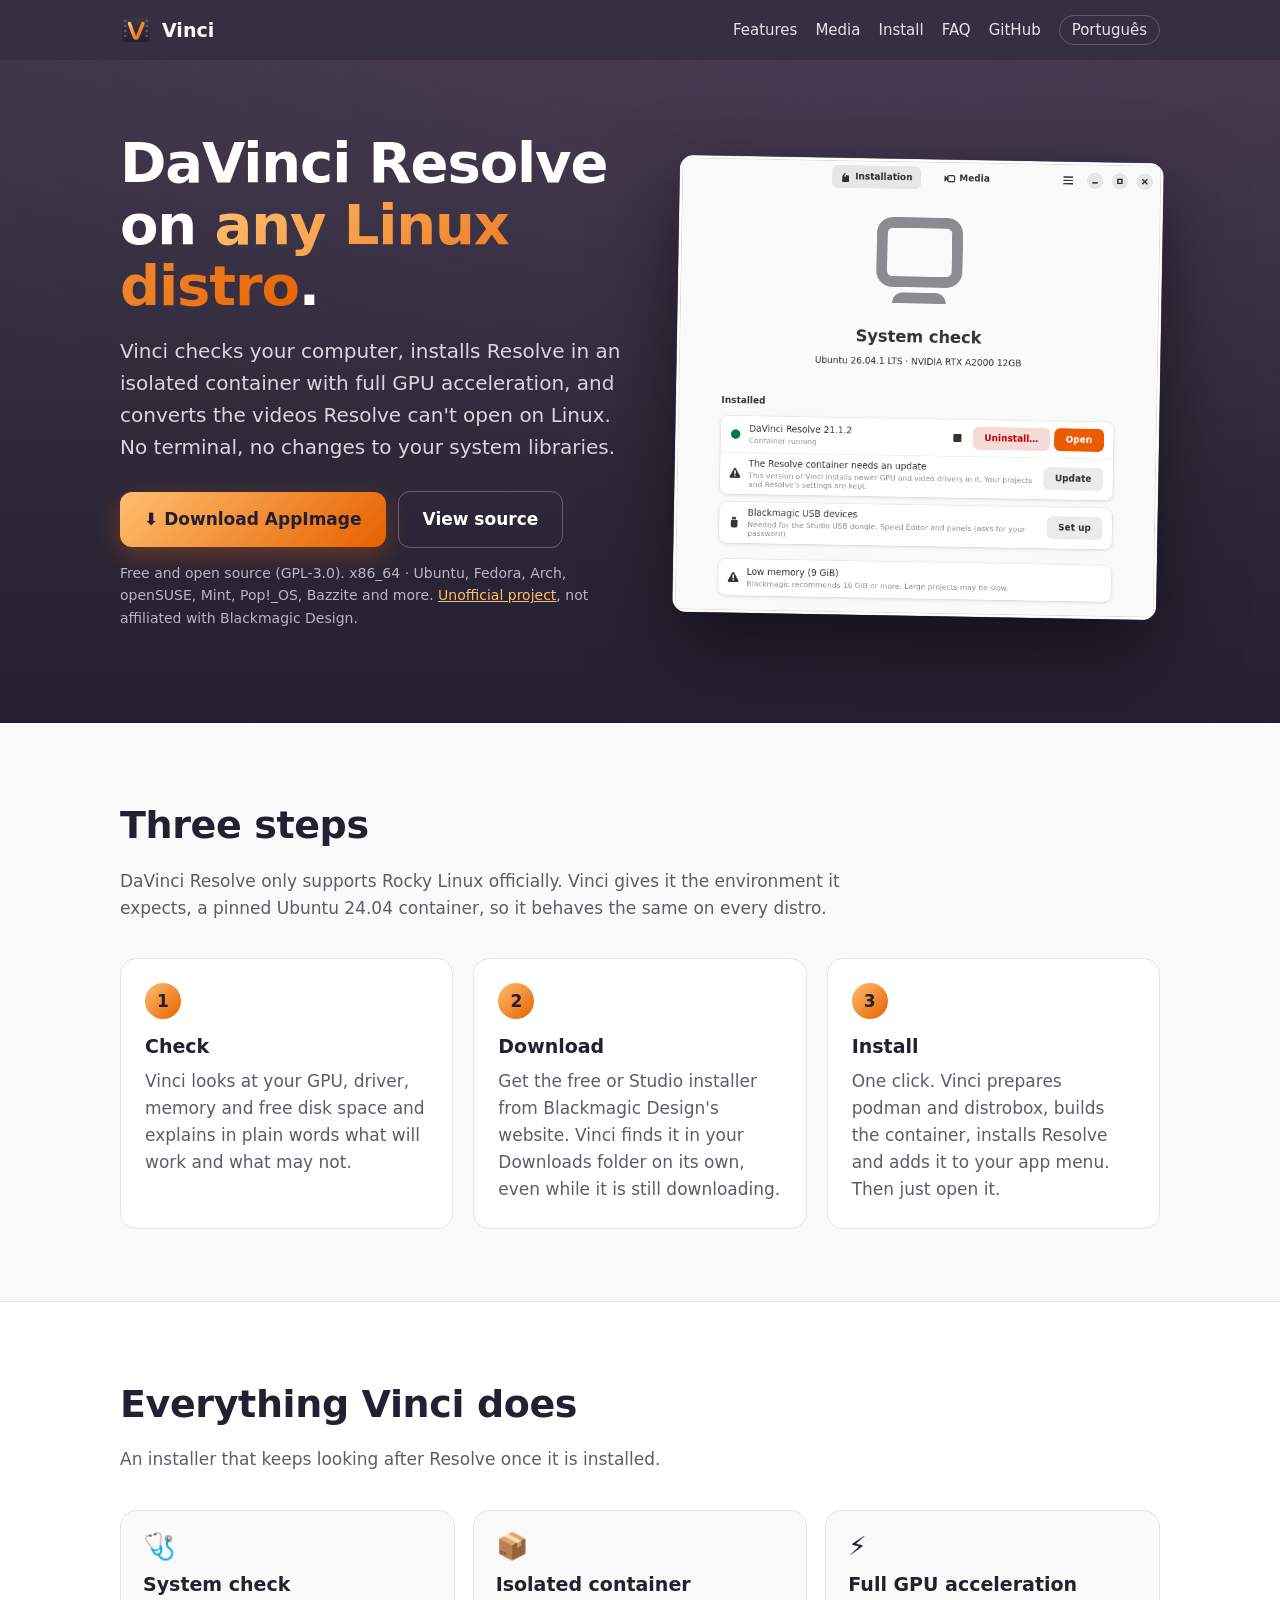
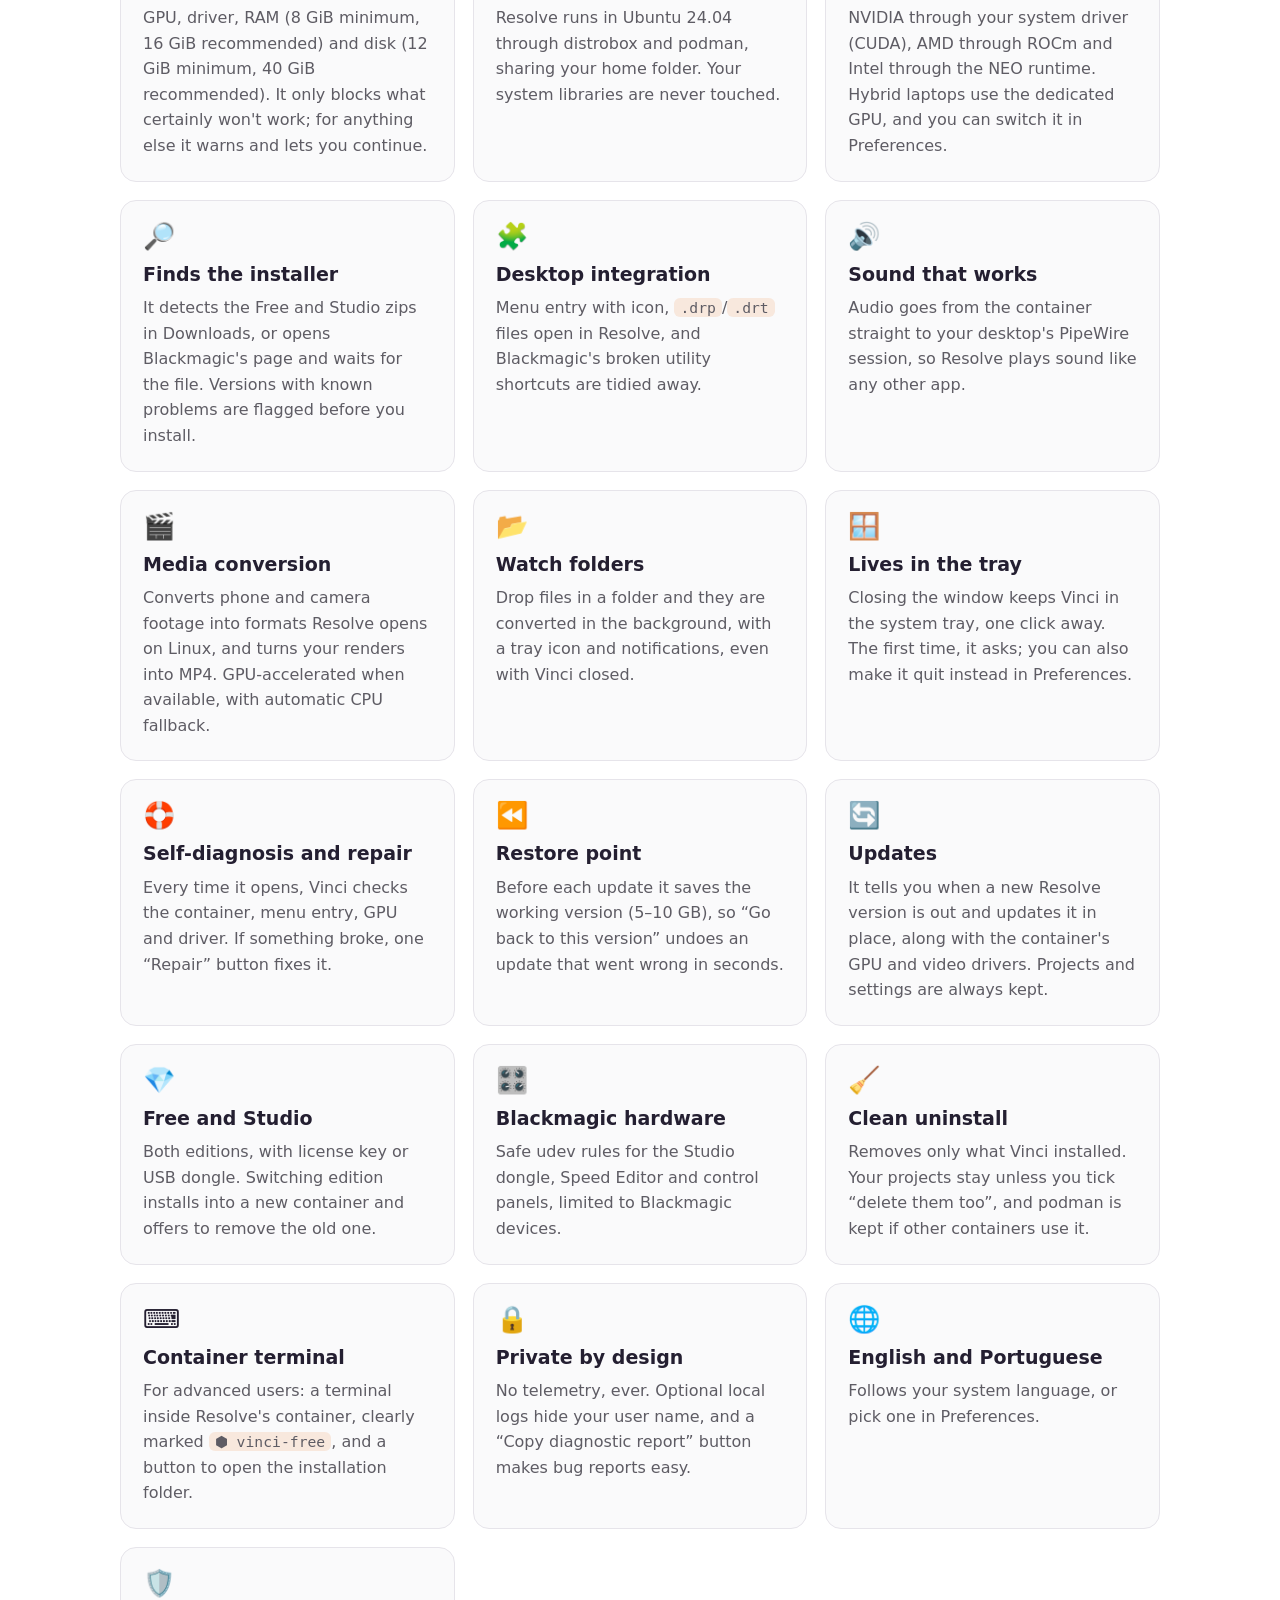
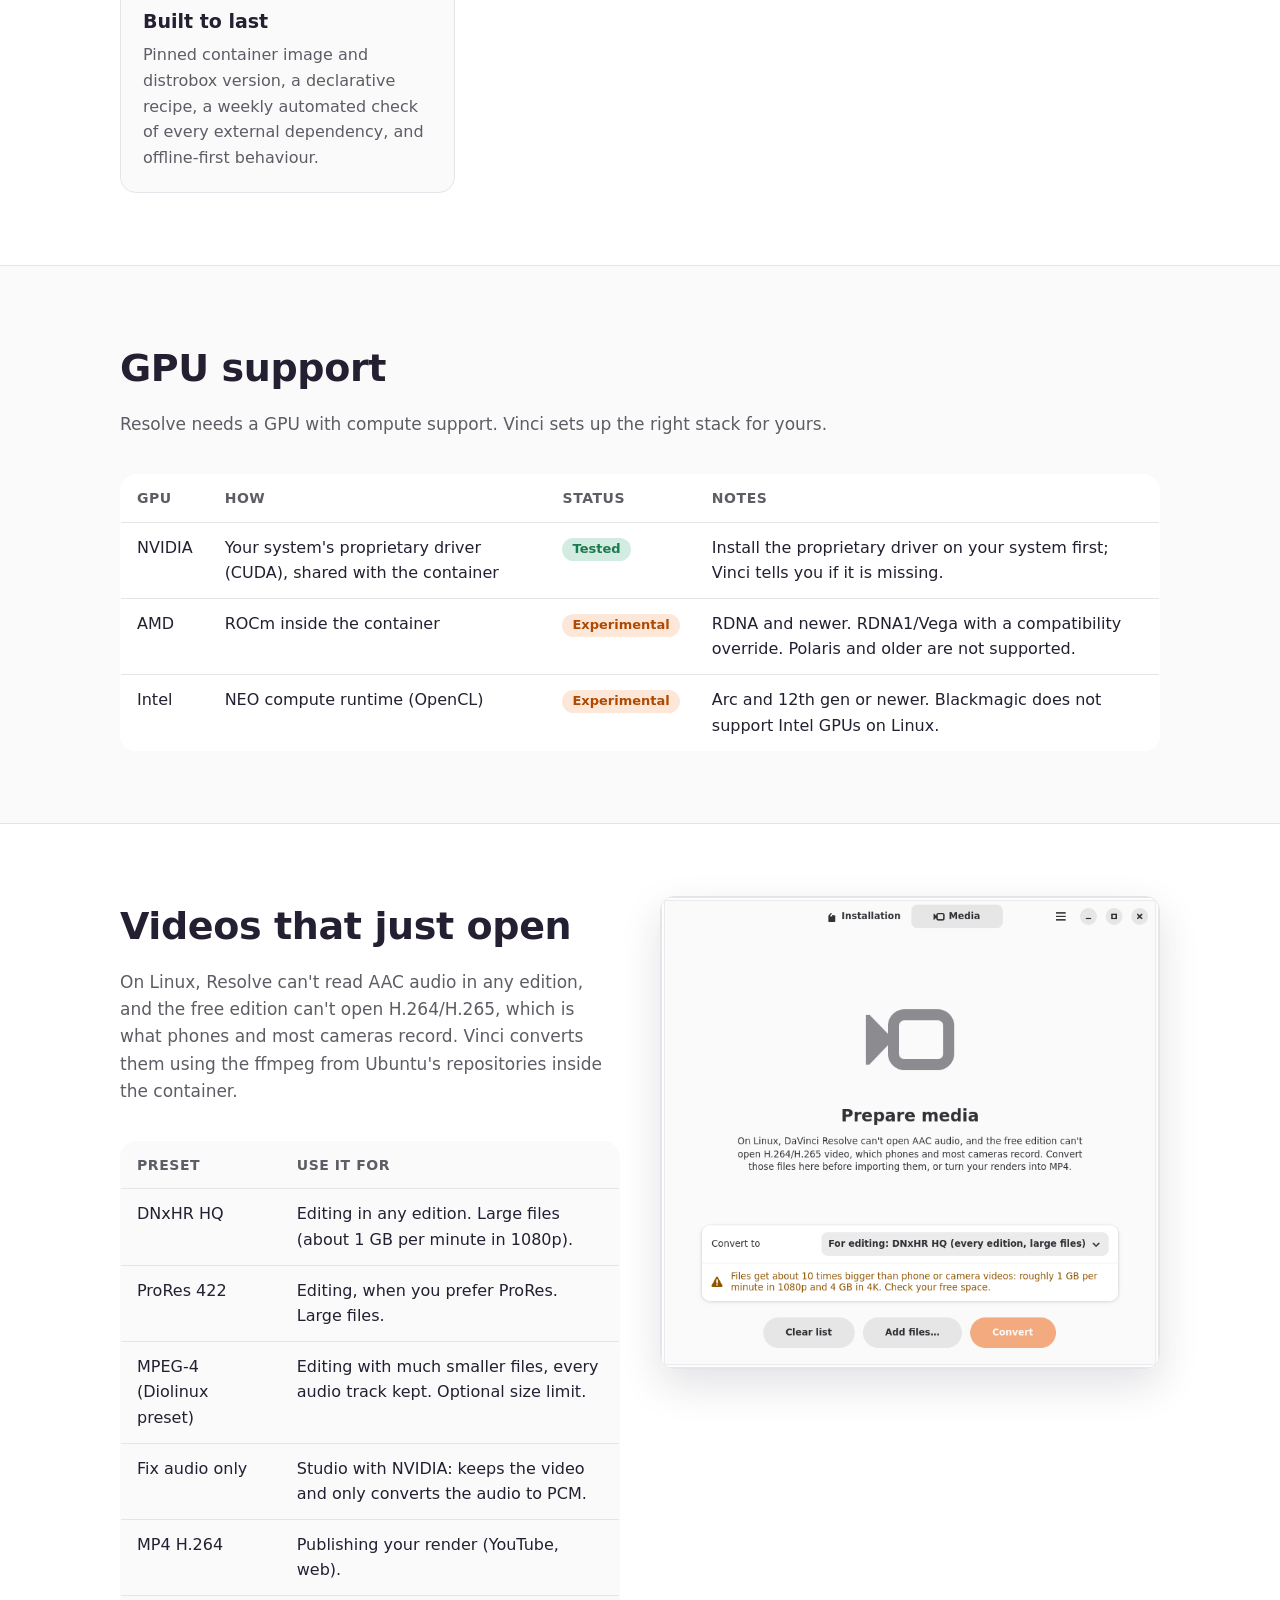
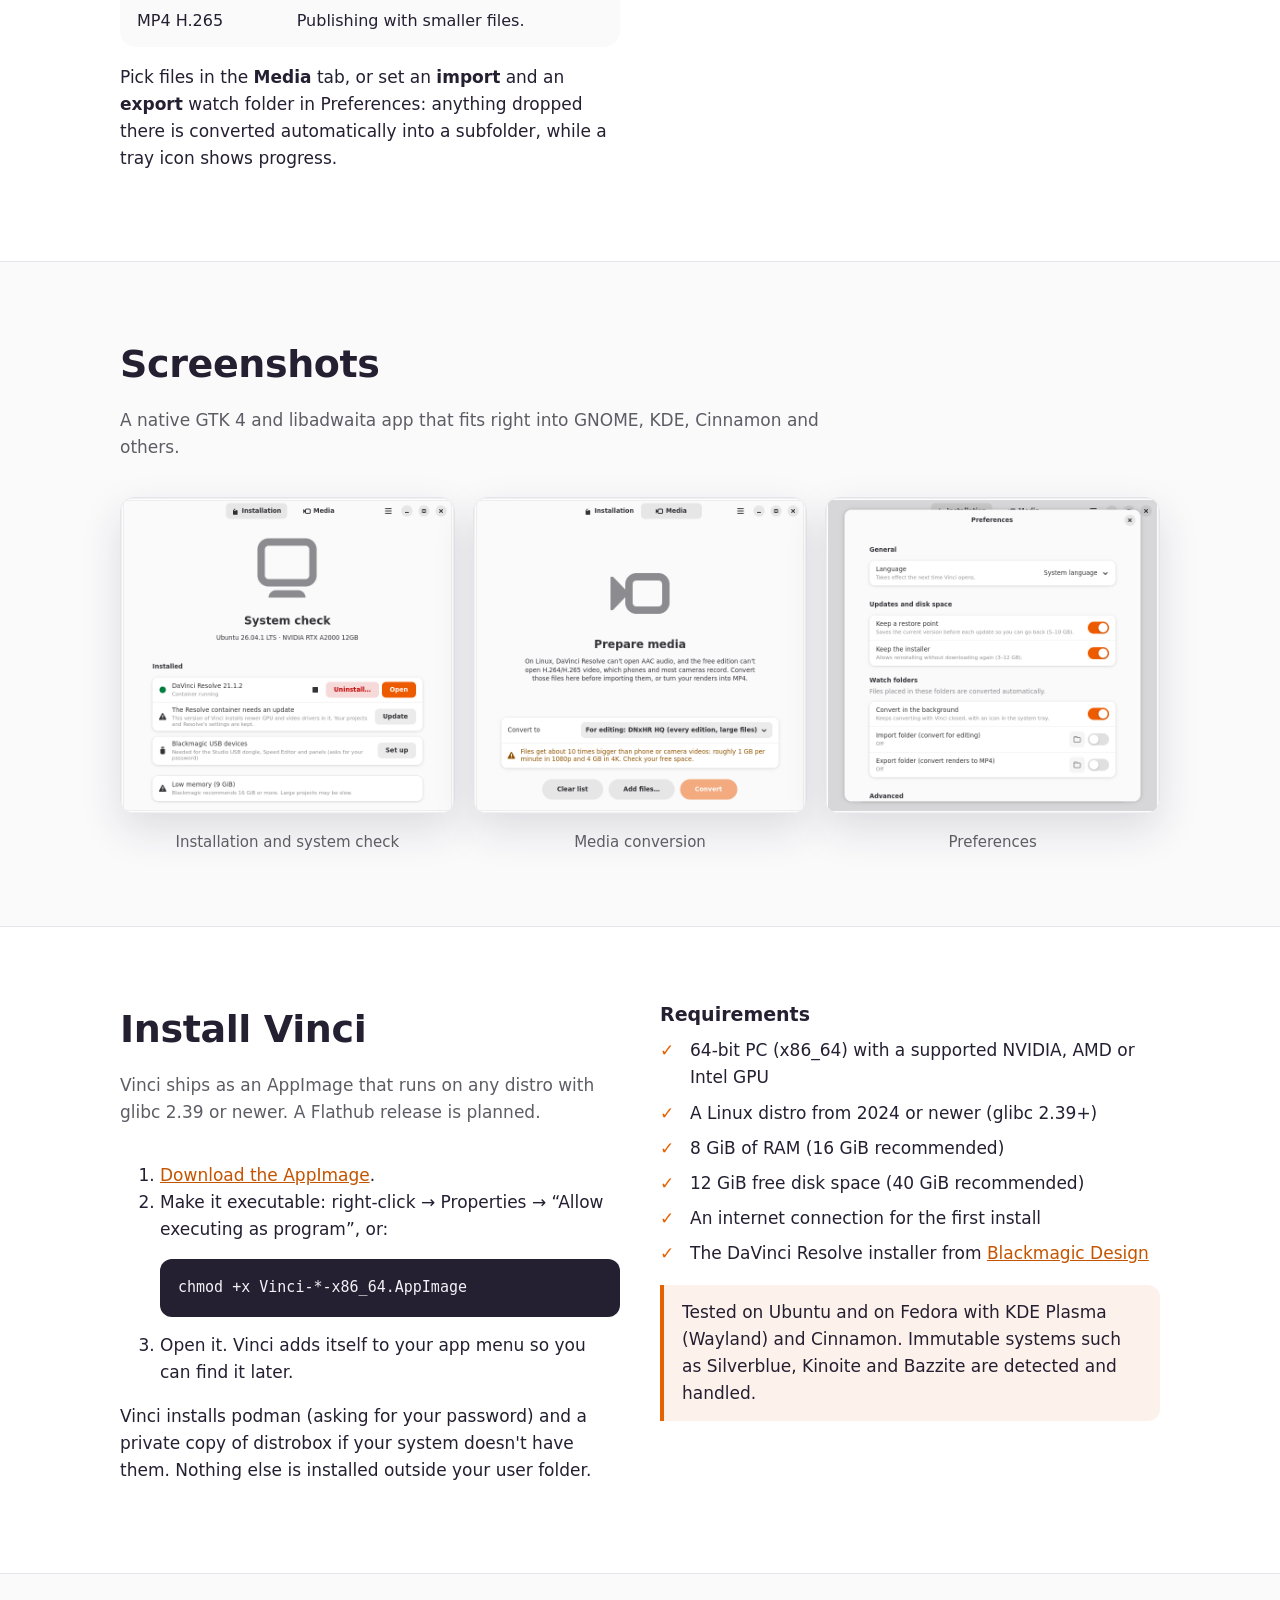
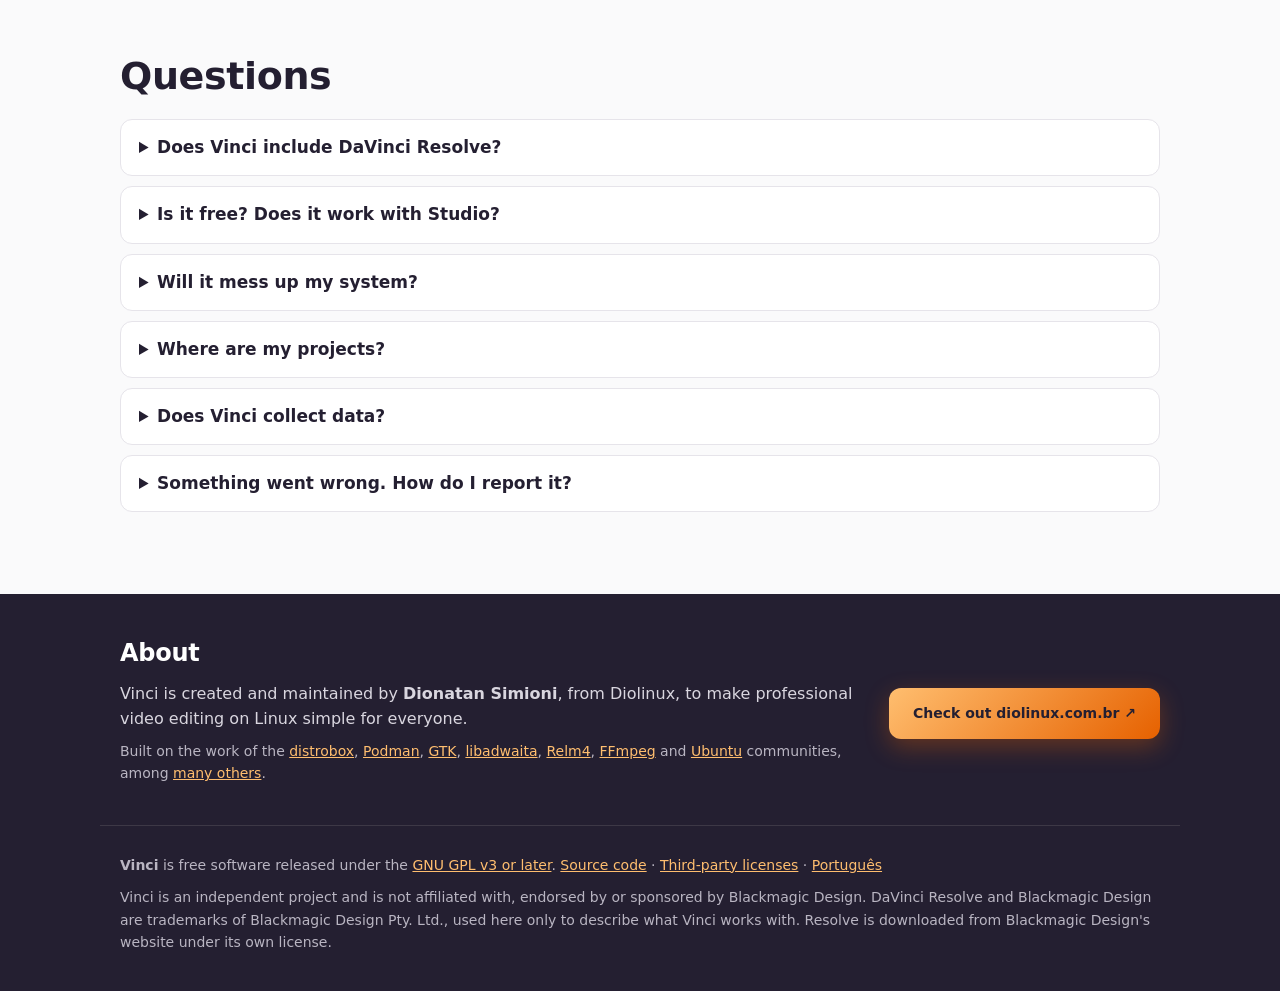
==== commit 2776ea43: "site: botão de download sem versão e publicação a cada envio para a main O botão leva sempre à págin" ====
--- a/site/index.html
+++ b/site/index.html
@@ -45,8 +45,8 @@
         GPU acceleration, and converts the videos Resolve can't open on Linux. No terminal, no
         changes to your system libraries.</p>
       <div class="cta">
-        <a class="btn primary" href="https://github.com/dionatansimioni/vinci/releases/latest" data-download>
-          ⬇ Download AppImage <span data-version></span>
+        <a class="btn primary" href="https://github.com/dionatansimioni/vinci/releases/latest">
+          ⬇ Download AppImage
         </a>
         <a class="btn ghost" href="https://github.com/dionatansimioni/vinci">View source</a>
       </div>
@@ -104,6 +104,9 @@
       <div class="card"><span class="ico">📂</span><h3>Watch folders</h3>
         <p>Drop files in a folder and they are converted in the background, with a tray icon and
         notifications, even with Vinci closed.</p></div>
+      <div class="card"><span class="ico">🪟</span><h3>Lives in the tray</h3>
+        <p>Closing the window keeps Vinci in the system tray, one click away. The first time, it
+        asks; you can also make it quit instead in Preferences.</p></div>
       <div class="card"><span class="ico">🛟</span><h3>Self-diagnosis and repair</h3>
         <p>Every time it opens, Vinci checks the container, menu entry, GPU and driver. If something
         broke, one “Repair” button fixes it.</p></div>
@@ -204,7 +207,7 @@
       <p class="sub">Vinci ships as an AppImage that runs on any distro with glibc 2.39 or newer.
         A Flathub release is planned.</p>
       <ol>
-        <li><a href="https://github.com/dionatansimioni/vinci/releases/latest" data-download>Download the AppImage</a>.</li>
+        <li><a href="https://github.com/dionatansimioni/vinci/releases/latest">Download the AppImage</a>.</li>
         <li>Make it executable: right-click → Properties → “Allow executing as program”, or:
           <pre><code>chmod +x Vinci-*-x86_64.AppImage</code></pre></li>
         <li>Open it. Vinci adds itself to your app menu so you can find it later.</li>
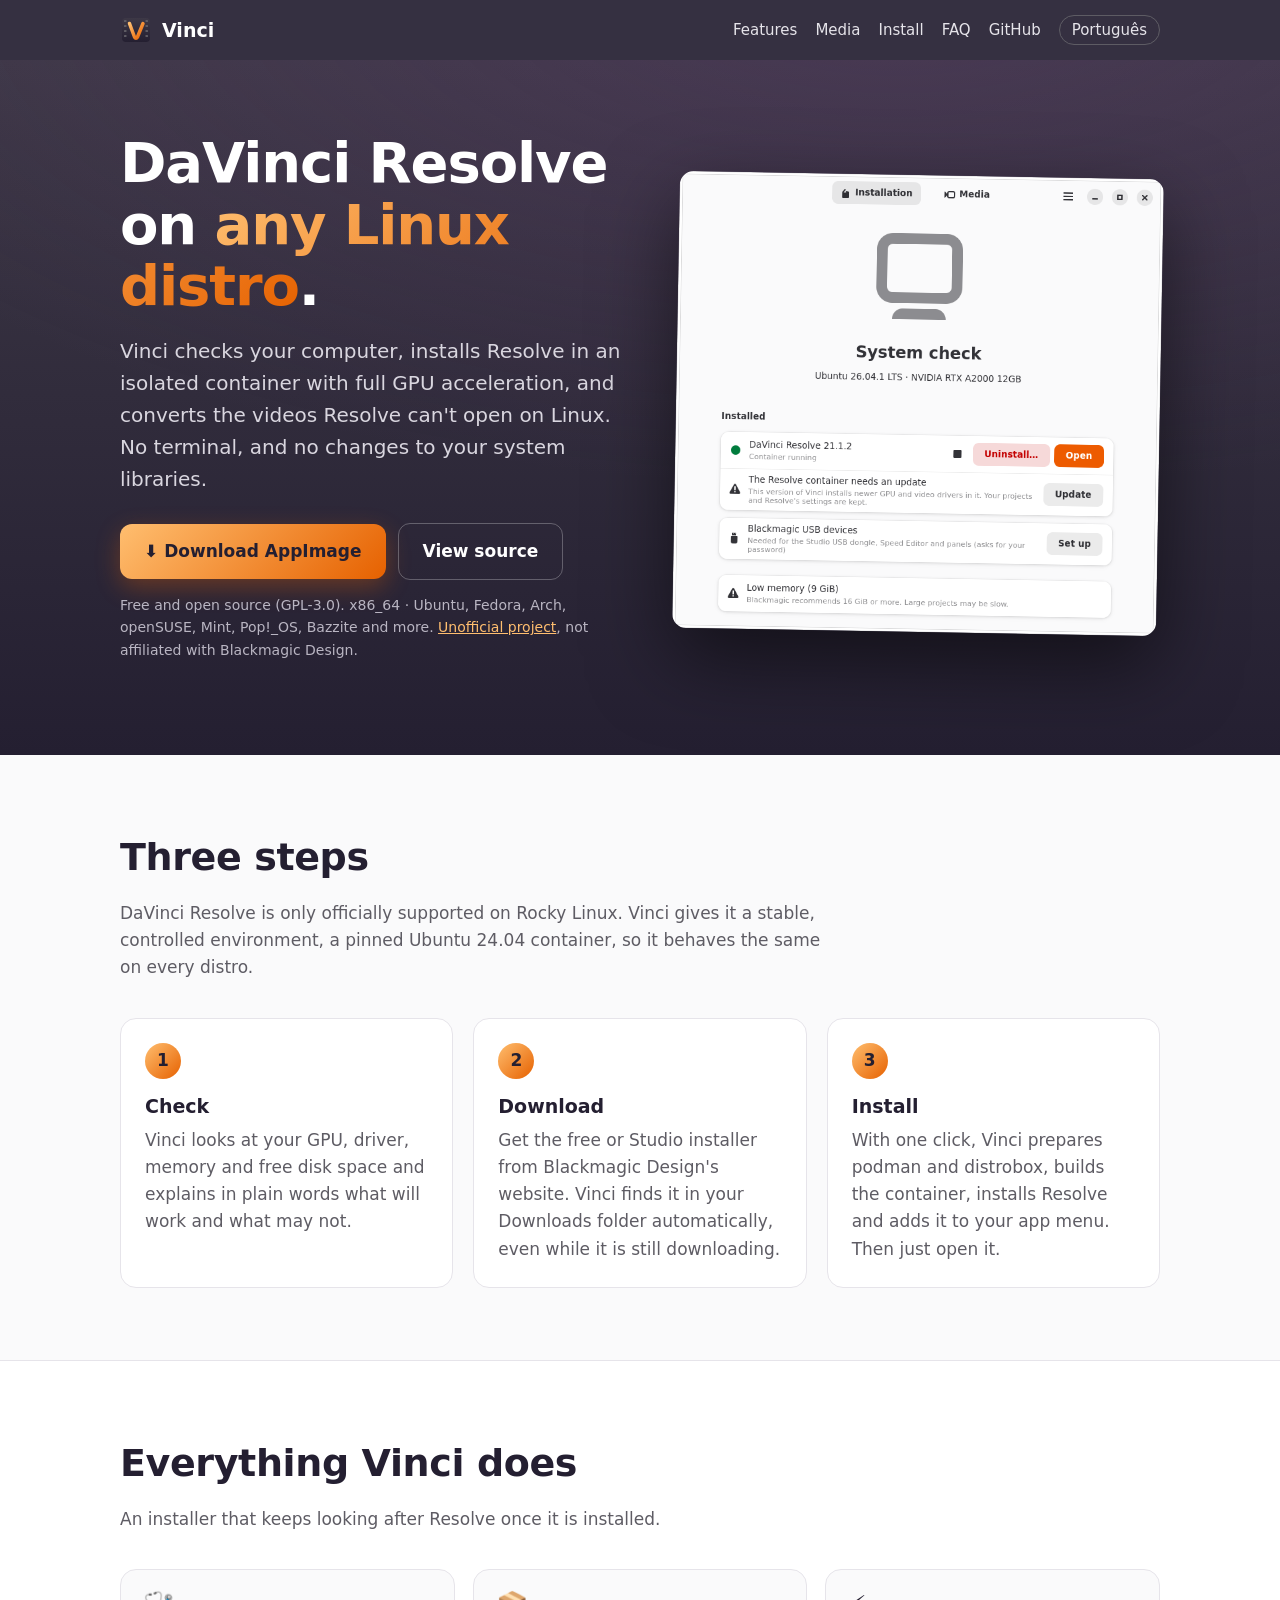
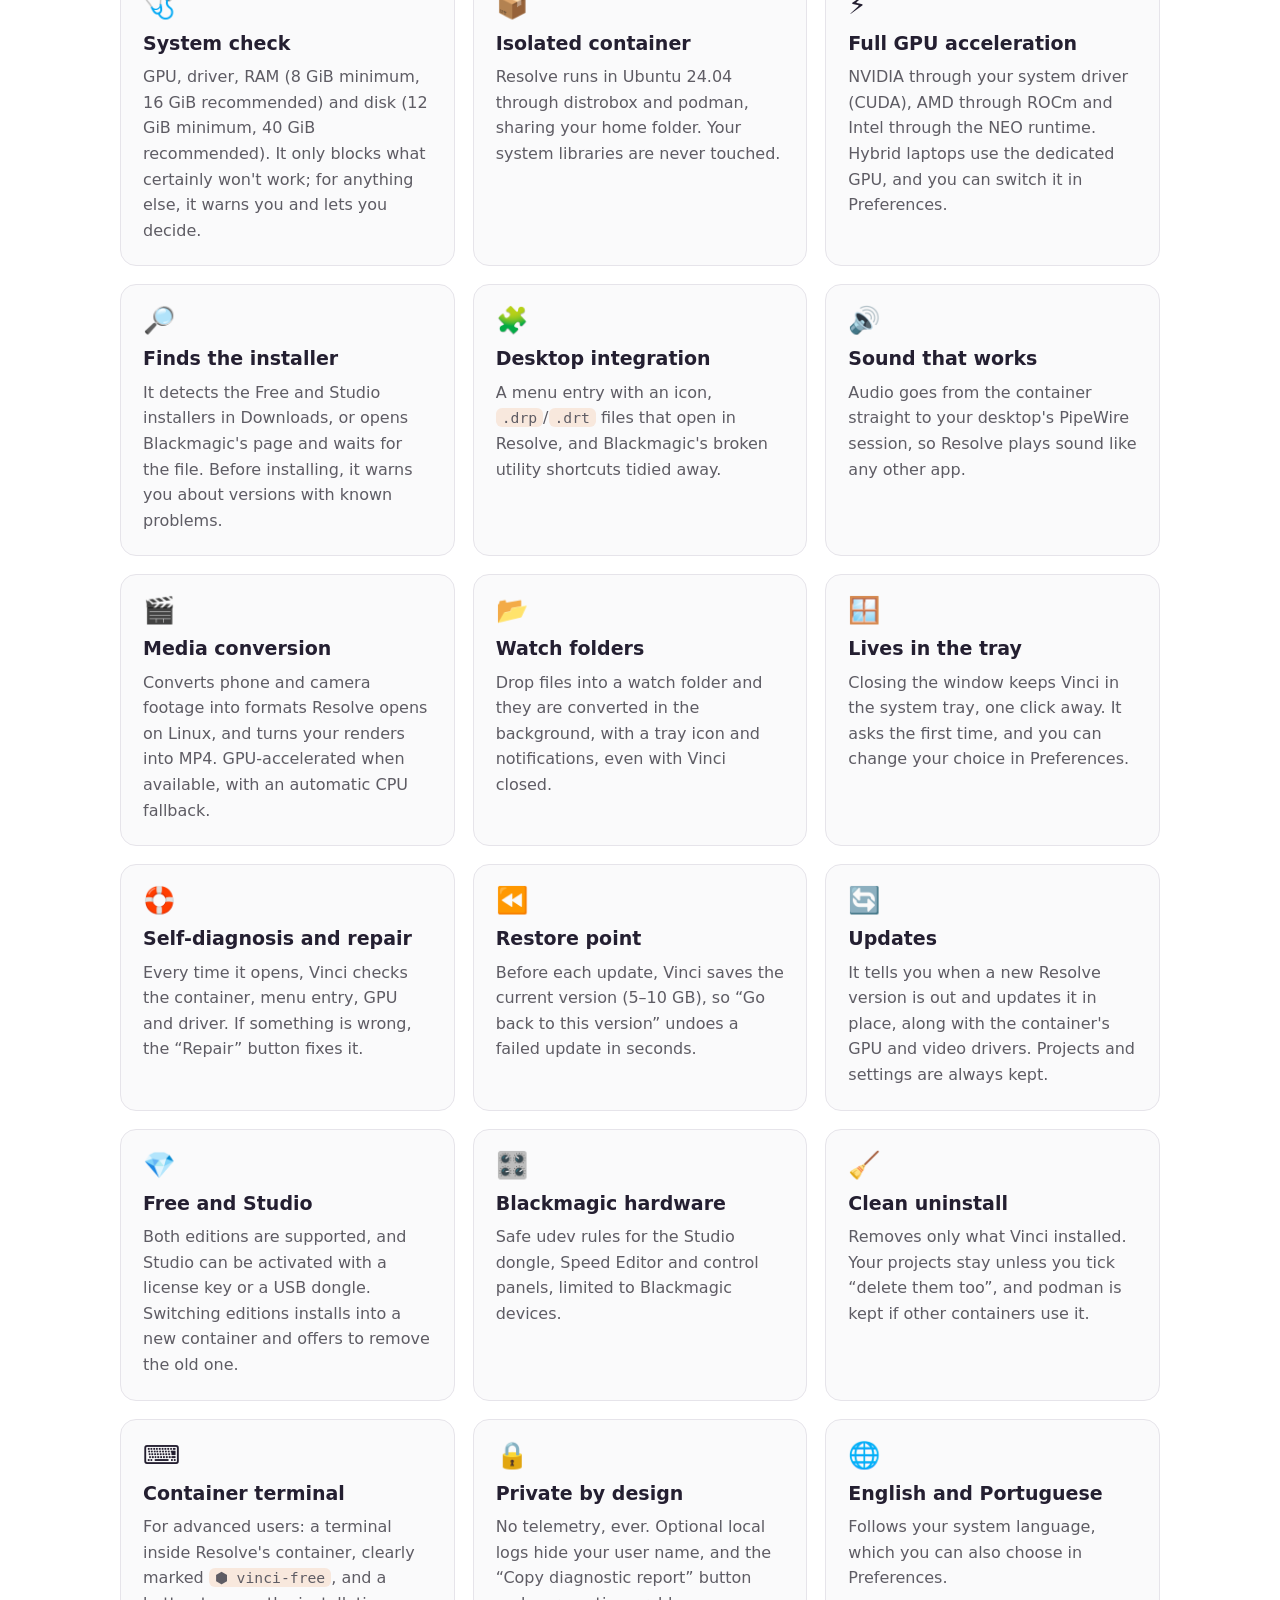
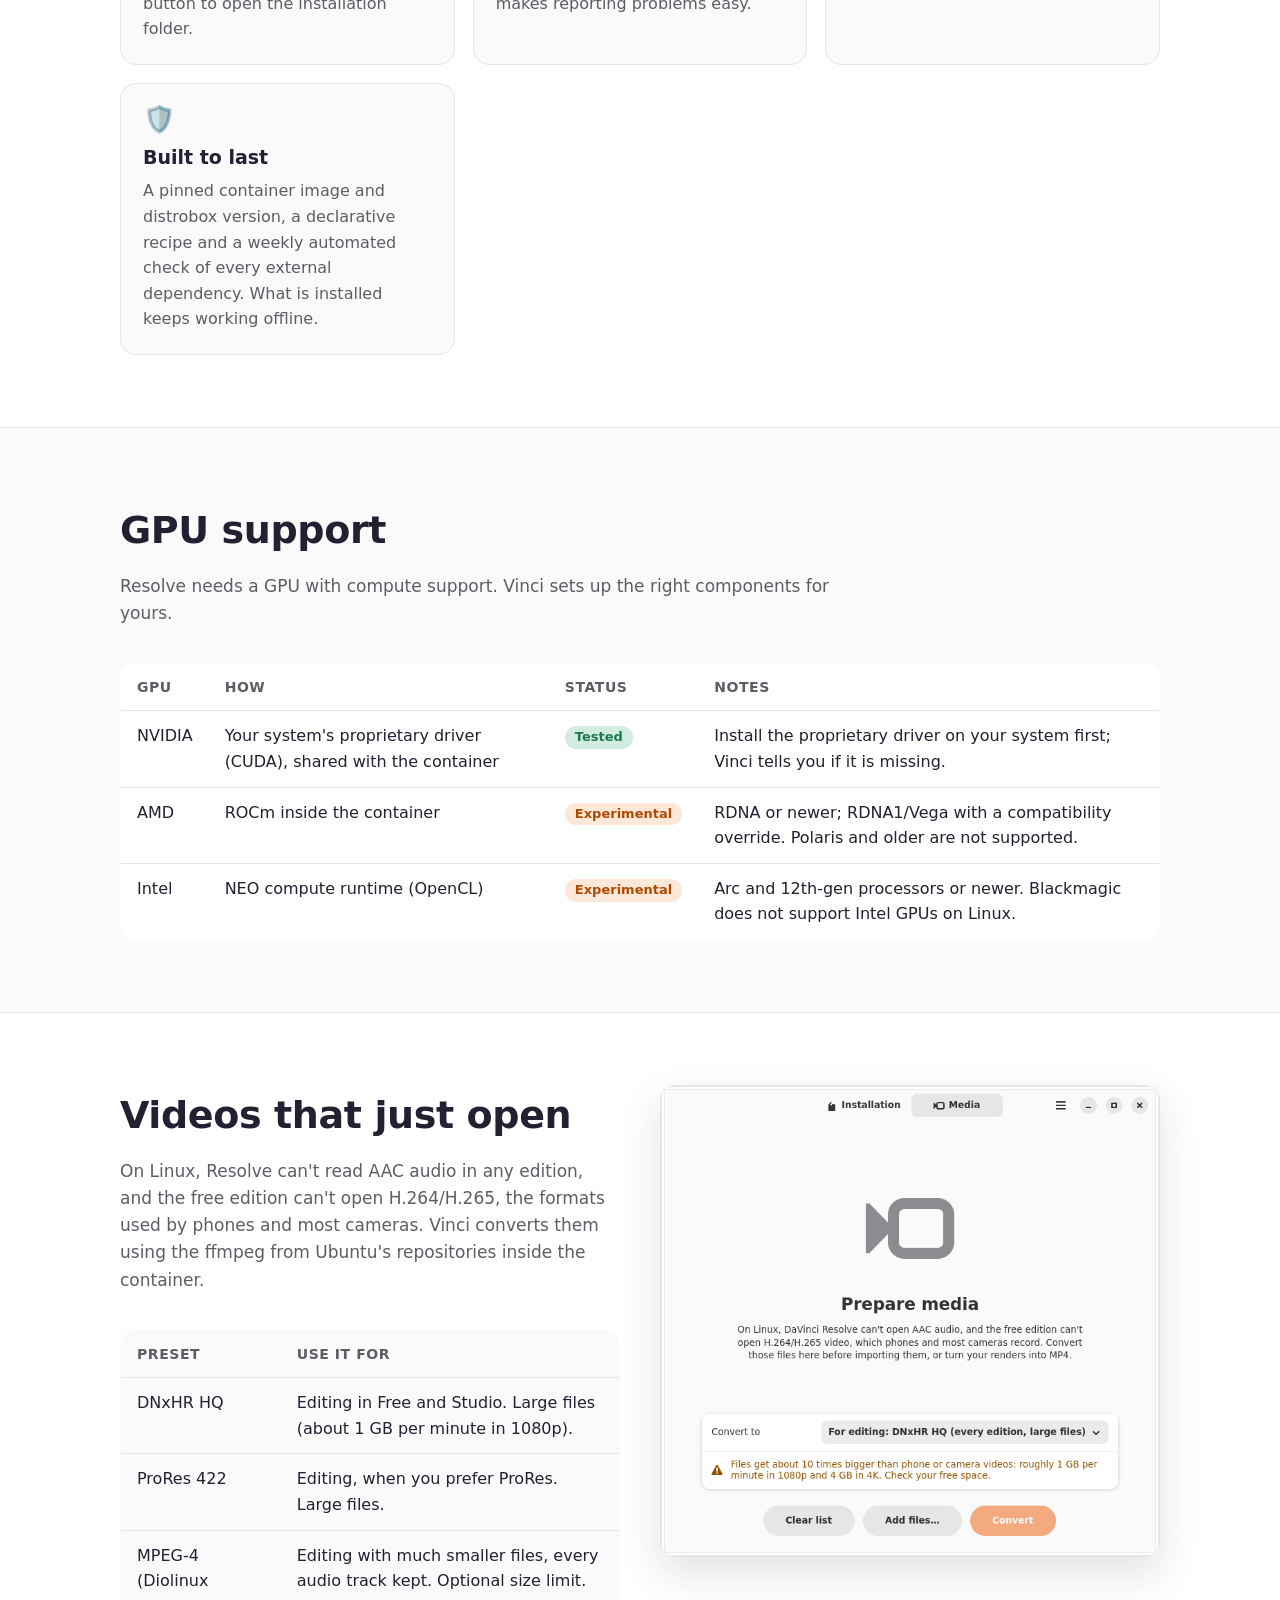
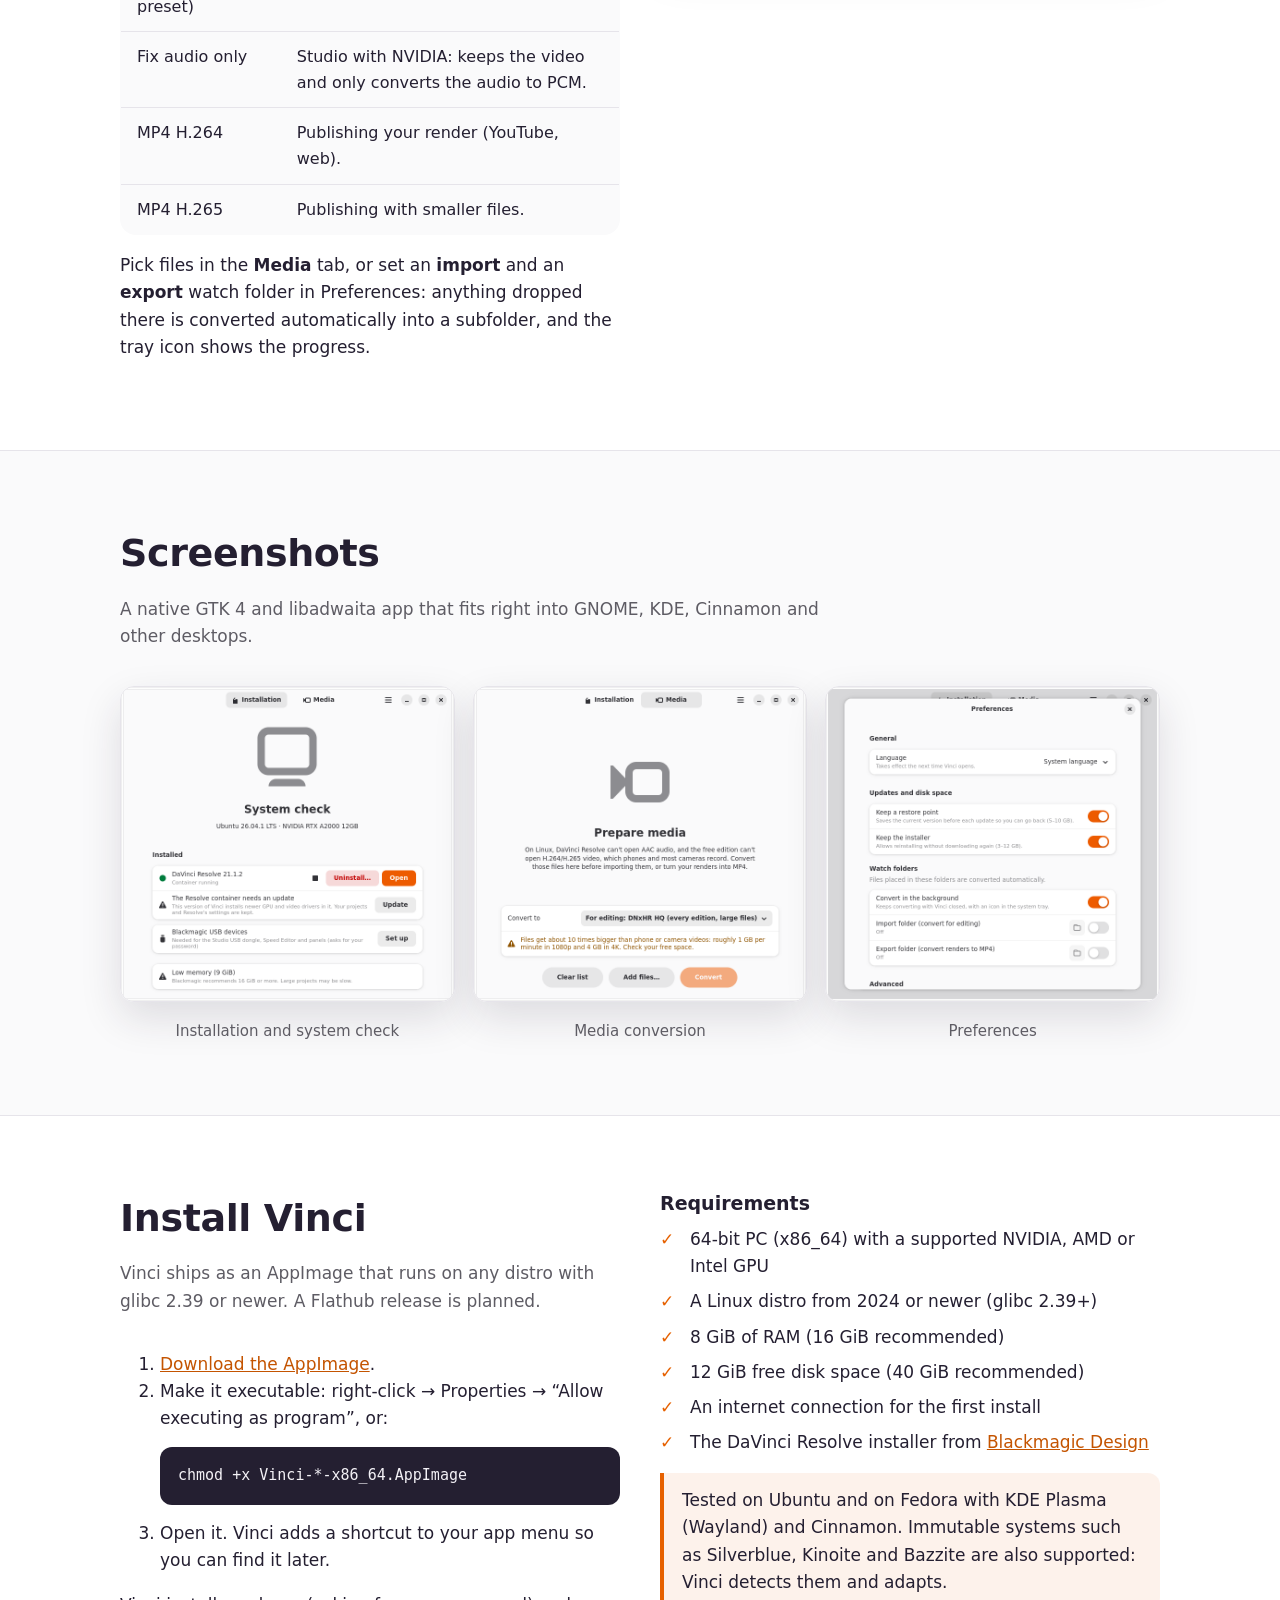
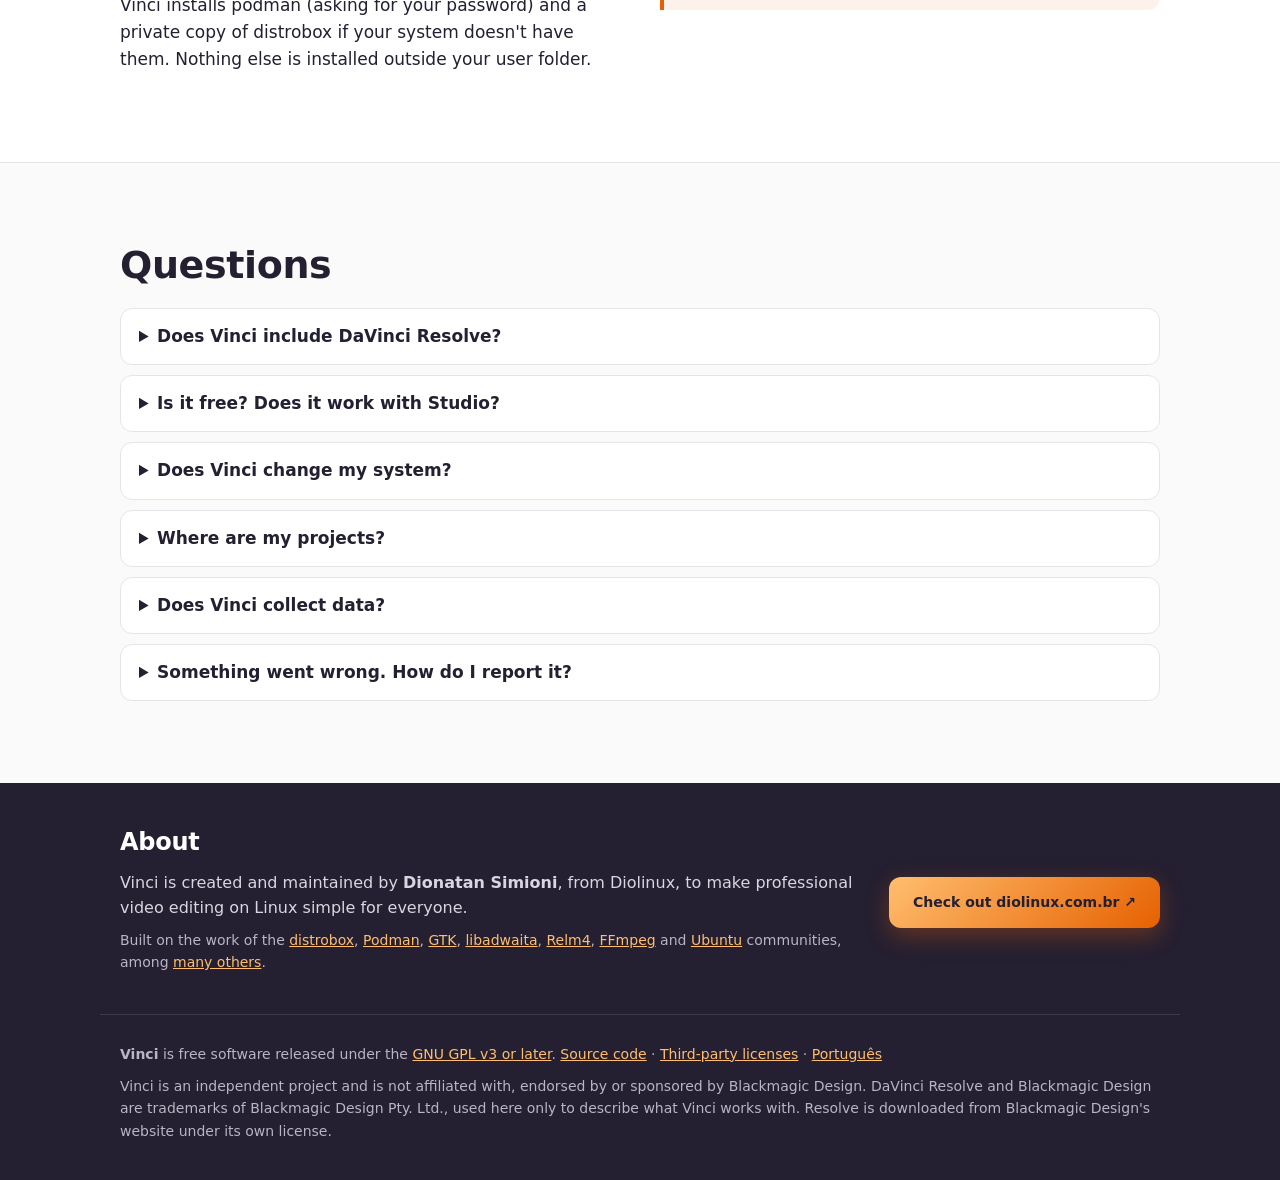
==== commit 57230eda: "site: revisão de texto em português e inglês Frases mais formais e claras, concordância e anglicismo" ====
--- a/site/index.html
+++ b/site/index.html
@@ -42,8 +42,7 @@
     <div>
       <h1>DaVinci Resolve on <span>any Linux distro</span>.</h1>
       <p class="lead">Vinci checks your computer, installs Resolve in an isolated container with full
-        GPU acceleration, and converts the videos Resolve can't open on Linux. No terminal, no
-        changes to your system libraries.</p>
+        GPU acceleration, and converts the videos Resolve can't open on Linux. No terminal, and no changes to your system libraries.</p>
       <div class="cta">
         <a class="btn primary" href="https://github.com/dionatansimioni/vinci/releases/latest">
           ⬇ Download AppImage
@@ -62,15 +61,15 @@
 <section id="how">
   <div class="wrap">
     <h2>Three steps</h2>
-    <p class="sub">DaVinci Resolve only supports Rocky Linux officially. Vinci gives it the
-      environment it expects, a pinned Ubuntu 24.04 container, so it behaves the same on every distro.</p>
+    <p class="sub">DaVinci Resolve is only officially supported on Rocky Linux. Vinci gives it a stable,
+      controlled environment, a pinned Ubuntu 24.04 container, so it behaves the same on every distro.</p>
     <ol class="steps">
       <li><h3>Check</h3><p>Vinci looks at your GPU, driver, memory and free disk space and explains
         in plain words what will work and what may not.</p></li>
       <li><h3>Download</h3><p>Get the free or Studio installer from Blackmagic Design's website.
-        Vinci finds it in your Downloads folder on its own, even while it is still downloading.</p></li>
-      <li><h3>Install</h3><p>One click. Vinci prepares podman and distrobox, builds the container,
-        installs Resolve and adds it to your app menu. Then just open it.</p></li>
+        Vinci finds it in your Downloads folder automatically, even while it is still downloading.</p></li>
+      <li><h3>Install</h3><p>With one click, Vinci prepares podman and distrobox, builds the container, installs
+        Resolve and adds it to your app menu. Then just open it.</p></li>
     </ol>
   </div>
 </section>
@@ -82,7 +81,7 @@
     <div class="grid">
       <div class="card"><span class="ico">🩺</span><h3>System check</h3>
         <p>GPU, driver, RAM (8 GiB minimum, 16 GiB recommended) and disk (12 GiB minimum, 40 GiB
-        recommended). It only blocks what certainly won't work; for anything else it warns and lets you continue.</p></div>
+        recommended). It only blocks what certainly won't work; for anything else, it warns you and lets you decide.</p></div>
       <div class="card"><span class="ico">📦</span><h3>Isolated container</h3>
         <p>Resolve runs in Ubuntu 24.04 through distrobox and podman, sharing your home folder.
         Your system libraries are never touched.</p></div>
@@ -90,35 +89,35 @@
         <p>NVIDIA through your system driver (CUDA), AMD through ROCm and Intel through the NEO
         runtime. Hybrid laptops use the dedicated GPU, and you can switch it in Preferences.</p></div>
       <div class="card"><span class="ico">🔎</span><h3>Finds the installer</h3>
-        <p>It detects the Free and Studio zips in Downloads, or opens Blackmagic's page and waits
-        for the file. Versions with known problems are flagged before you install.</p></div>
+        <p>It detects the Free and Studio installers in Downloads, or opens Blackmagic's page and
+        waits for the file. Before installing, it warns you about versions with known problems.</p></div>
       <div class="card"><span class="ico">🧩</span><h3>Desktop integration</h3>
-        <p>Menu entry with icon, <code>.drp</code>/<code>.drt</code> files open in Resolve, and
-        Blackmagic's broken utility shortcuts are tidied away.</p></div>
+        <p>A menu entry with an icon, <code>.drp</code>/<code>.drt</code> files that open in Resolve,
+        and Blackmagic's broken utility shortcuts tidied away.</p></div>
       <div class="card"><span class="ico">🔊</span><h3>Sound that works</h3>
         <p>Audio goes from the container straight to your desktop's PipeWire session, so Resolve plays
         sound like any other app.</p></div>
       <div class="card"><span class="ico">🎬</span><h3>Media conversion</h3>
         <p>Converts phone and camera footage into formats Resolve opens on Linux, and turns your
-        renders into MP4. GPU-accelerated when available, with automatic CPU fallback.</p></div>
+        renders into MP4. GPU-accelerated when available, with an automatic CPU fallback.</p></div>
       <div class="card"><span class="ico">📂</span><h3>Watch folders</h3>
-        <p>Drop files in a folder and they are converted in the background, with a tray icon and
+        <p>Drop files into a watch folder and they are converted in the background, with a tray icon and
         notifications, even with Vinci closed.</p></div>
       <div class="card"><span class="ico">🪟</span><h3>Lives in the tray</h3>
-        <p>Closing the window keeps Vinci in the system tray, one click away. The first time, it
-        asks; you can also make it quit instead in Preferences.</p></div>
+        <p>Closing the window keeps Vinci in the system tray, one click away. It asks the first
+        time, and you can change your choice in Preferences.</p></div>
       <div class="card"><span class="ico">🛟</span><h3>Self-diagnosis and repair</h3>
         <p>Every time it opens, Vinci checks the container, menu entry, GPU and driver. If something
-        broke, one “Repair” button fixes it.</p></div>
+        is wrong, the “Repair” button fixes it.</p></div>
       <div class="card"><span class="ico">⏪</span><h3>Restore point</h3>
-        <p>Before each update it saves the working version (5–10 GB), so “Go back to this version”
-        undoes an update that went wrong in seconds.</p></div>
+        <p>Before each update, Vinci saves the current version (5–10 GB), so “Go back to this
+        version” undoes a failed update in seconds.</p></div>
       <div class="card"><span class="ico">🔄</span><h3>Updates</h3>
         <p>It tells you when a new Resolve version is out and updates it in place, along with the
         container's GPU and video drivers. Projects and settings are always kept.</p></div>
       <div class="card"><span class="ico">💎</span><h3>Free and Studio</h3>
-        <p>Both editions, with license key or USB dongle. Switching edition installs into a new container
-        and offers to remove the old one.</p></div>
+        <p>Both editions are supported, and Studio can be activated with a license key or a USB
+        dongle. Switching editions installs into a new container and offers to remove the old one.</p></div>
       <div class="card"><span class="ico">🎛️</span><h3>Blackmagic hardware</h3>
         <p>Safe udev rules for the Studio dongle, Speed Editor and control panels, limited to Blackmagic devices.</p></div>
       <div class="card"><span class="ico">🧹</span><h3>Clean uninstall</h3>
@@ -128,13 +127,13 @@
         <p>For advanced users: a terminal inside Resolve's container, clearly marked
         <code>⬢ vinci-free</code>, and a button to open the installation folder.</p></div>
       <div class="card"><span class="ico">🔒</span><h3>Private by design</h3>
-        <p>No telemetry, ever. Optional local logs hide your user name, and a “Copy diagnostic report”
-        button makes bug reports easy.</p></div>
+        <p>No telemetry, ever. Optional local logs hide your user name, and the “Copy diagnostic report” button makes
+        reporting problems easy.</p></div>
       <div class="card"><span class="ico">🌐</span><h3>English and Portuguese</h3>
-        <p>Follows your system language, or pick one in Preferences.</p></div>
+        <p>Follows your system language, which you can also choose in Preferences.</p></div>
       <div class="card"><span class="ico">🛡️</span><h3>Built to last</h3>
-        <p>Pinned container image and distrobox version, a declarative recipe, a weekly automated
-        check of every external dependency, and offline-first behaviour.</p></div>
+        <p>A pinned container image and distrobox version, a declarative recipe and a weekly
+        automated check of every external dependency. What is installed keeps working offline.</p></div>
     </div>
   </div>
 </section>
@@ -142,7 +141,7 @@
 <section id="gpu">
   <div class="wrap">
     <h2>GPU support</h2>
-    <p class="sub">Resolve needs a GPU with compute support. Vinci sets up the right stack for yours.</p>
+    <p class="sub">Resolve needs a GPU with compute support. Vinci sets up the right components for yours.</p>
     <div class="table-scroll">
     <table>
       <thead><tr><th>GPU</th><th>How</th><th>Status</th><th>Notes</th></tr></thead>
@@ -150,9 +149,9 @@
         <tr><td>NVIDIA</td><td>Your system's proprietary driver (CUDA), shared with the container</td>
           <td><span class="tag ok">Tested</span></td><td>Install the proprietary driver on your system first; Vinci tells you if it is missing.</td></tr>
         <tr><td>AMD</td><td>ROCm inside the container</td>
-          <td><span class="tag exp">Experimental</span></td><td>RDNA and newer. RDNA1/Vega with a compatibility override. Polaris and older are not supported.</td></tr>
+          <td><span class="tag exp">Experimental</span></td><td>RDNA or newer; RDNA1/Vega with a compatibility override. Polaris and older are not supported.</td></tr>
         <tr><td>Intel</td><td>NEO compute runtime (OpenCL)</td>
-          <td><span class="tag exp">Experimental</span></td><td>Arc and 12th gen or newer. Blackmagic does not support Intel GPUs on Linux.</td></tr>
+          <td><span class="tag exp">Experimental</span></td><td>Arc and 12th-gen processors or newer. Blackmagic does not support Intel GPUs on Linux.</td></tr>
       </tbody>
     </table>
     </div>
@@ -164,13 +163,13 @@
     <div>
       <h2>Videos that just open</h2>
       <p class="sub">On Linux, Resolve can't read AAC audio in any edition, and the free edition can't
-        open H.264/H.265, which is what phones and most cameras record. Vinci converts them using
+        open H.264/H.265, the formats used by phones and most cameras. Vinci converts them using
         the ffmpeg from Ubuntu's repositories inside the container.</p>
       <div class="table-scroll">
       <table>
         <thead><tr><th>Preset</th><th>Use it for</th></tr></thead>
         <tbody>
-          <tr><td>DNxHR HQ</td><td>Editing in any edition. Large files (about 1 GB per minute in 1080p).</td></tr>
+          <tr><td>DNxHR HQ</td><td>Editing in Free and Studio. Large files (about 1 GB per minute in 1080p).</td></tr>
           <tr><td>ProRes 422</td><td>Editing, when you prefer ProRes. Large files.</td></tr>
           <tr><td>MPEG-4 (Diolinux preset)</td><td>Editing with much smaller files, every audio track kept. Optional size limit.</td></tr>
           <tr><td>Fix audio only</td><td>Studio with NVIDIA: keeps the video and only converts the audio to PCM.</td></tr>
@@ -180,8 +179,8 @@
       </table>
       </div>
       <p>Pick files in the <b>Media</b> tab, or set an <b>import</b> and an <b>export</b> watch folder
-        in Preferences: anything dropped there is converted automatically into a subfolder, while a
-        tray icon shows progress.</p>
+        in Preferences: anything dropped there is converted automatically into a subfolder, and the tray icon
+        shows the progress.</p>
     </div>
     <img class="shot-frame" src="img/media-en.png" width="720" height="680" loading="lazy"
          alt="Vinci's Media tab with the conversion preset picker">
@@ -191,7 +190,7 @@
 <section id="screens">
   <div class="wrap">
     <h2>Screenshots</h2>
-    <p class="sub">A native GTK 4 and libadwaita app that fits right into GNOME, KDE, Cinnamon and others.</p>
+    <p class="sub">A native GTK 4 and libadwaita app that fits right into GNOME, KDE, Cinnamon and other desktops.</p>
     <div class="shots">
       <figure><img class="shot-frame" src="img/main-en.png" width="720" height="680" loading="lazy" alt="Installation tab"><figcaption>Installation and system check</figcaption></figure>
       <figure><img class="shot-frame" src="img/media-en.png" width="720" height="680" loading="lazy" alt="Media tab"><figcaption>Media conversion</figcaption></figure>
@@ -210,7 +209,7 @@
         <li><a href="https://github.com/dionatansimioni/vinci/releases/latest">Download the AppImage</a>.</li>
         <li>Make it executable: right-click → Properties → “Allow executing as program”, or:
           <pre><code>chmod +x Vinci-*-x86_64.AppImage</code></pre></li>
-        <li>Open it. Vinci adds itself to your app menu so you can find it later.</li>
+        <li>Open it. Vinci adds a shortcut to your app menu so you can find it later.</li>
       </ol>
       <p>Vinci installs podman (asking for your password) and a private copy of distrobox if your
         system doesn't have them. Nothing else is installed outside your user folder.</p>
@@ -226,7 +225,8 @@
         <li>The DaVinci Resolve installer from <a href="https://www.blackmagicdesign.com/products/davinciresolve">Blackmagic Design</a></li>
       </ul>
       <p class="note">Tested on Ubuntu and on Fedora with KDE Plasma (Wayland) and Cinnamon.
-        Immutable systems such as Silverblue, Kinoite and Bazzite are detected and handled.</p>
+        Immutable systems such as Silverblue, Kinoite and Bazzite are also
+        supported: Vinci detects them and adapts.</p>
     </div>
   </div>
 </section>
@@ -240,14 +240,14 @@
     <details><summary>Is it free? Does it work with Studio?</summary>
       <p>Vinci is free software under the GPL-3.0. It installs both the free DaVinci Resolve and
       DaVinci Resolve Studio; Studio is activated with your own license key or USB dongle.</p></details>
-    <details><summary>Will it mess up my system?</summary>
-      <p>No. Resolve and its libraries live in a container. On your system Vinci only installs
+    <details><summary>Does Vinci change my system?</summary>
+      <p>Very little. Resolve and its libraries live in a container. On your system Vinci only installs
       podman (if missing, with your confirmation), a private distrobox in
       <code>~/.local/share/vinci</code>, a menu entry and, if you ask, udev rules for Blackmagic devices.
       The uninstaller removes exactly that.</p></details>
     <details><summary>Where are my projects?</summary>
       <p>In the same place Resolve always keeps them, in your home folder, which the container
-      shares. Updates and edition switches keep them; uninstalling keeps them unless you choose otherwise.</p></details>
+      shares. Updates and edition switches keep them, and so does uninstalling, unless you choose otherwise.</p></details>
     <details><summary>Does Vinci collect data?</summary>
       <p>No. It only contacts Blackmagic's public API to learn the latest Resolve version and this
       repository to read the list of versions with known problems. Logs are off by default and stay on your computer.</p></details>
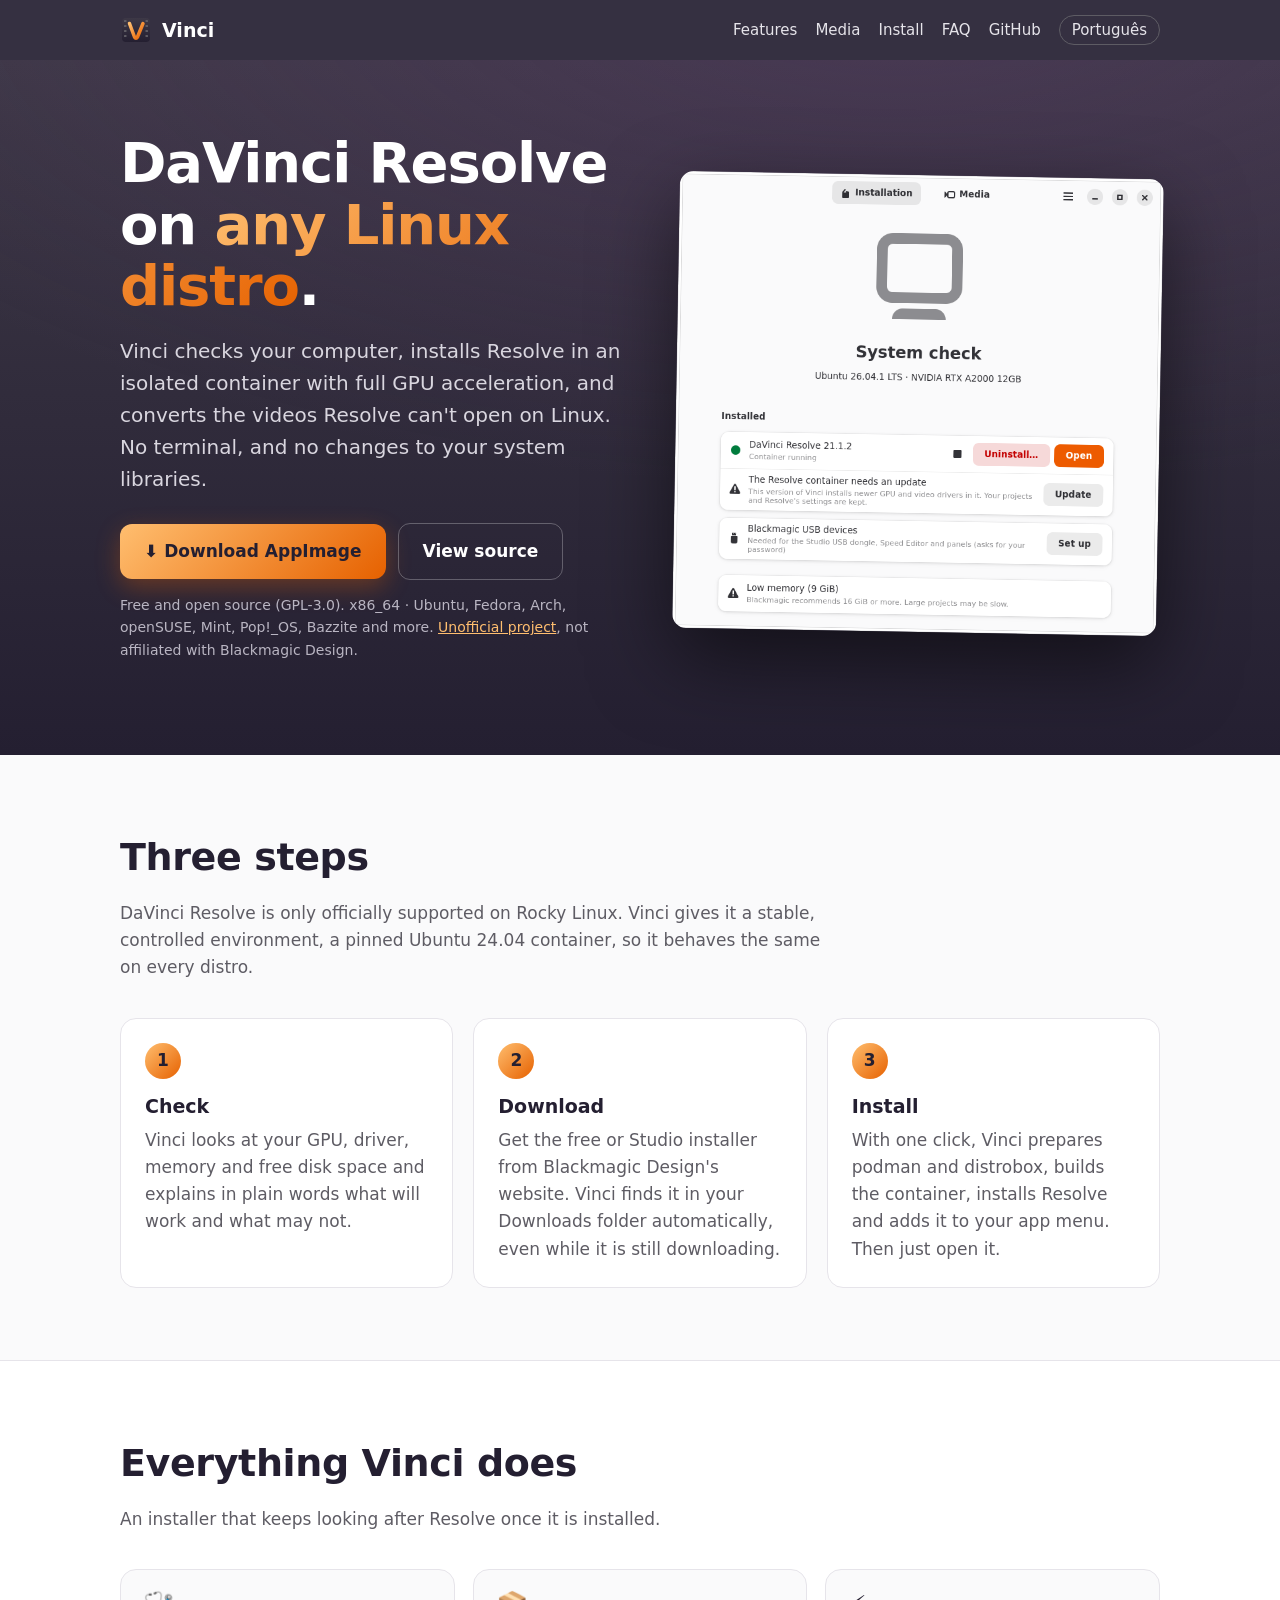
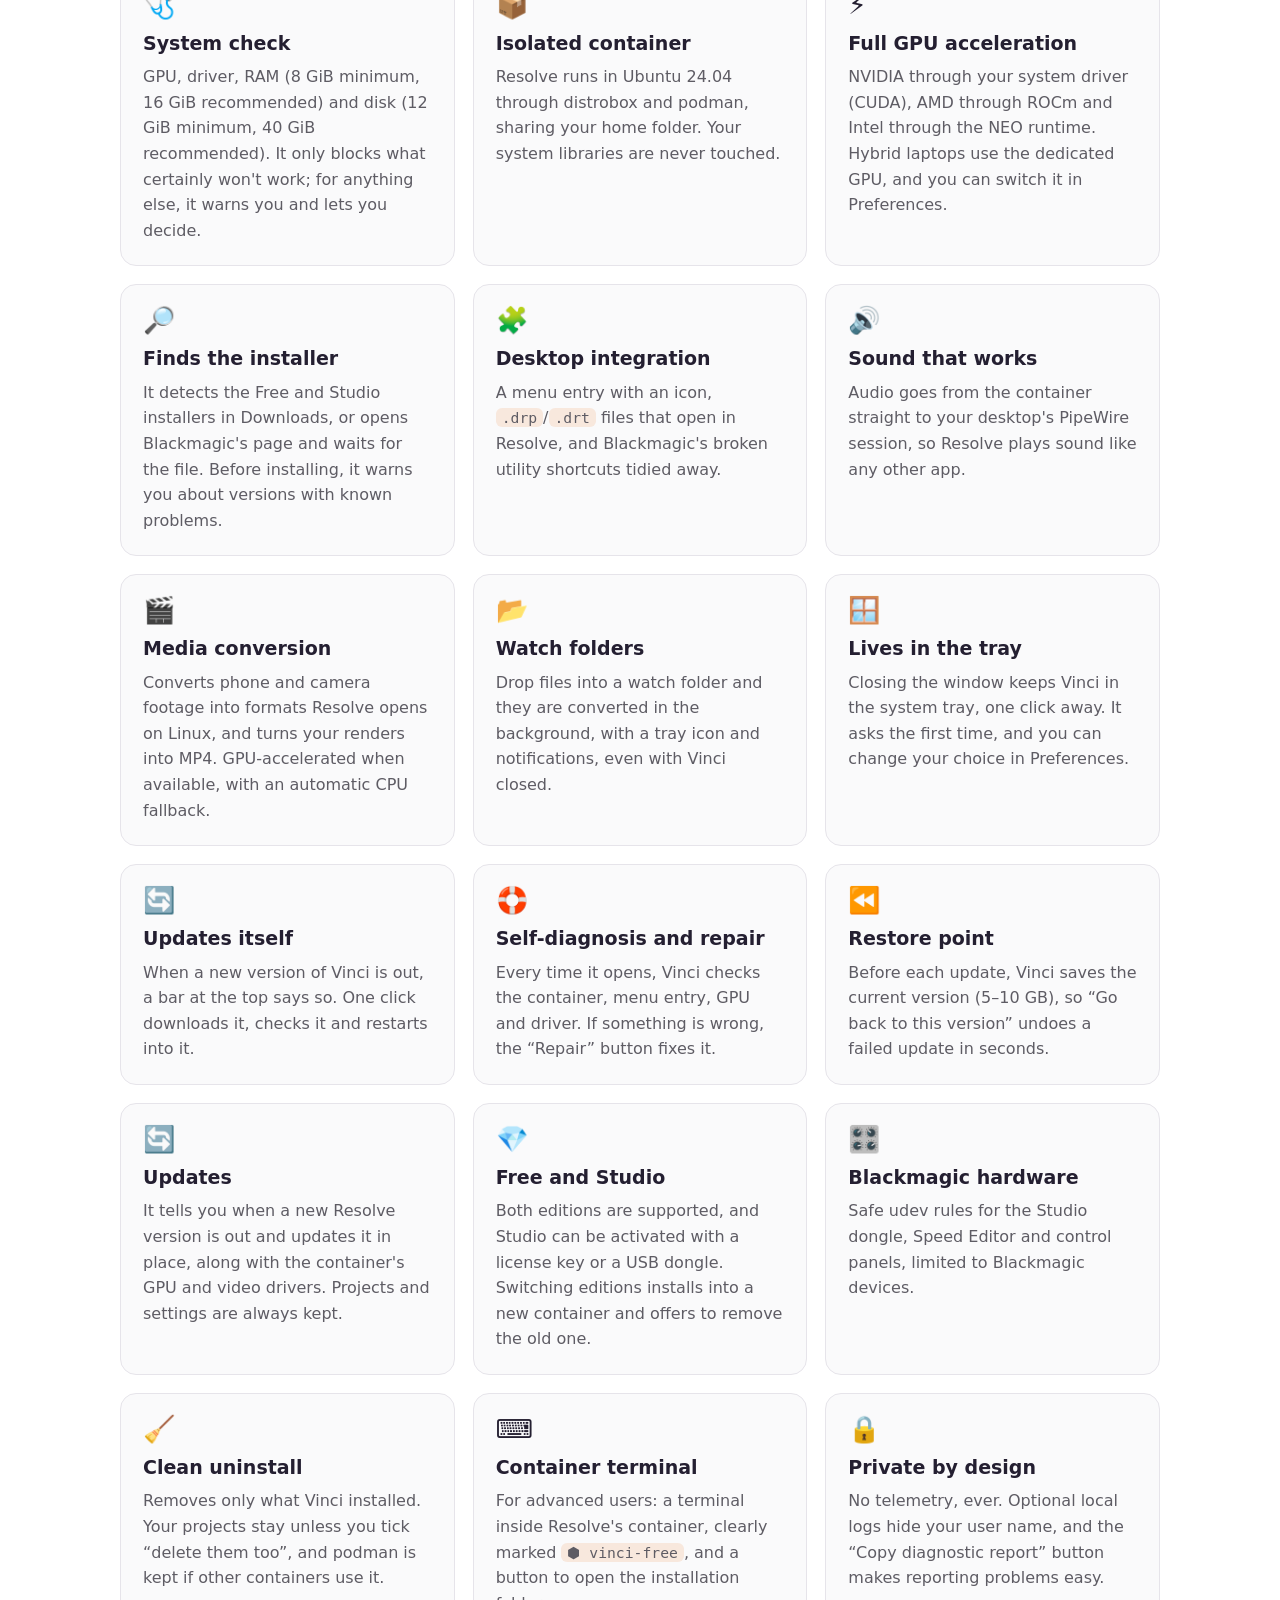
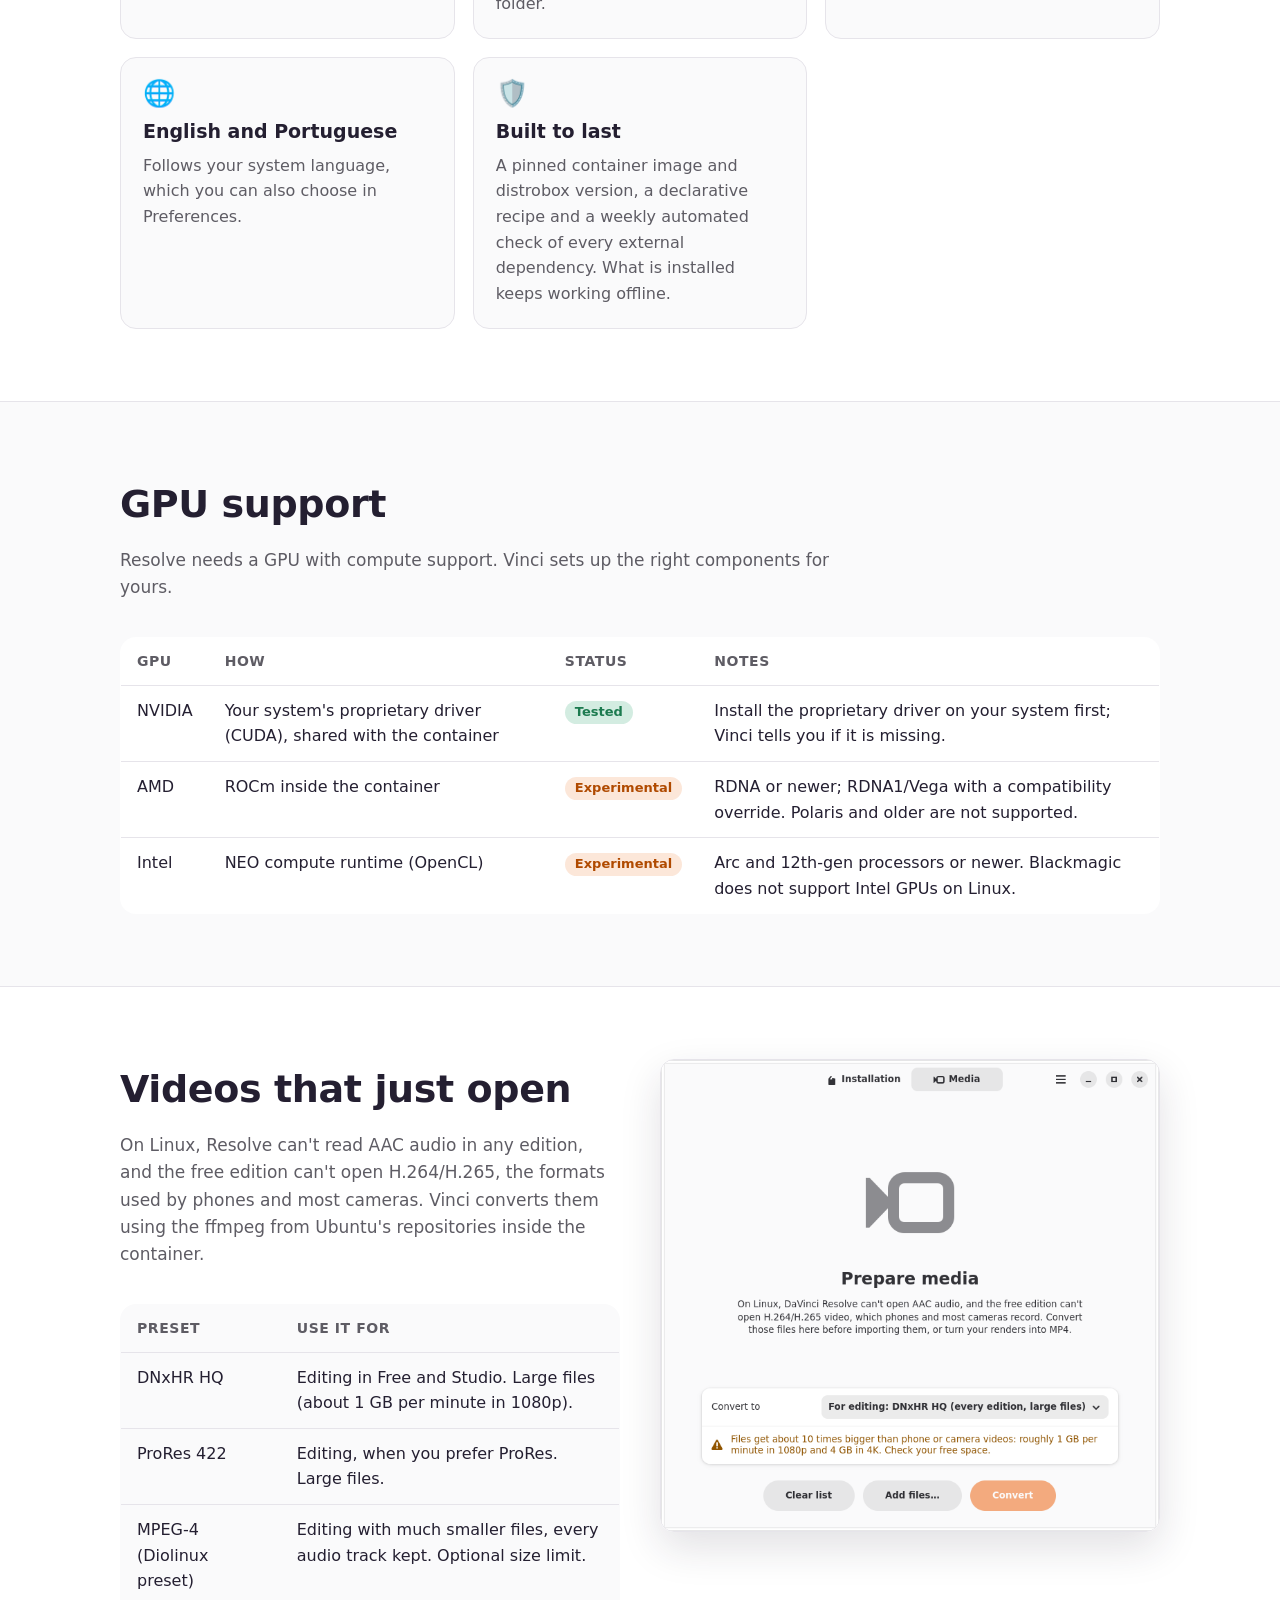
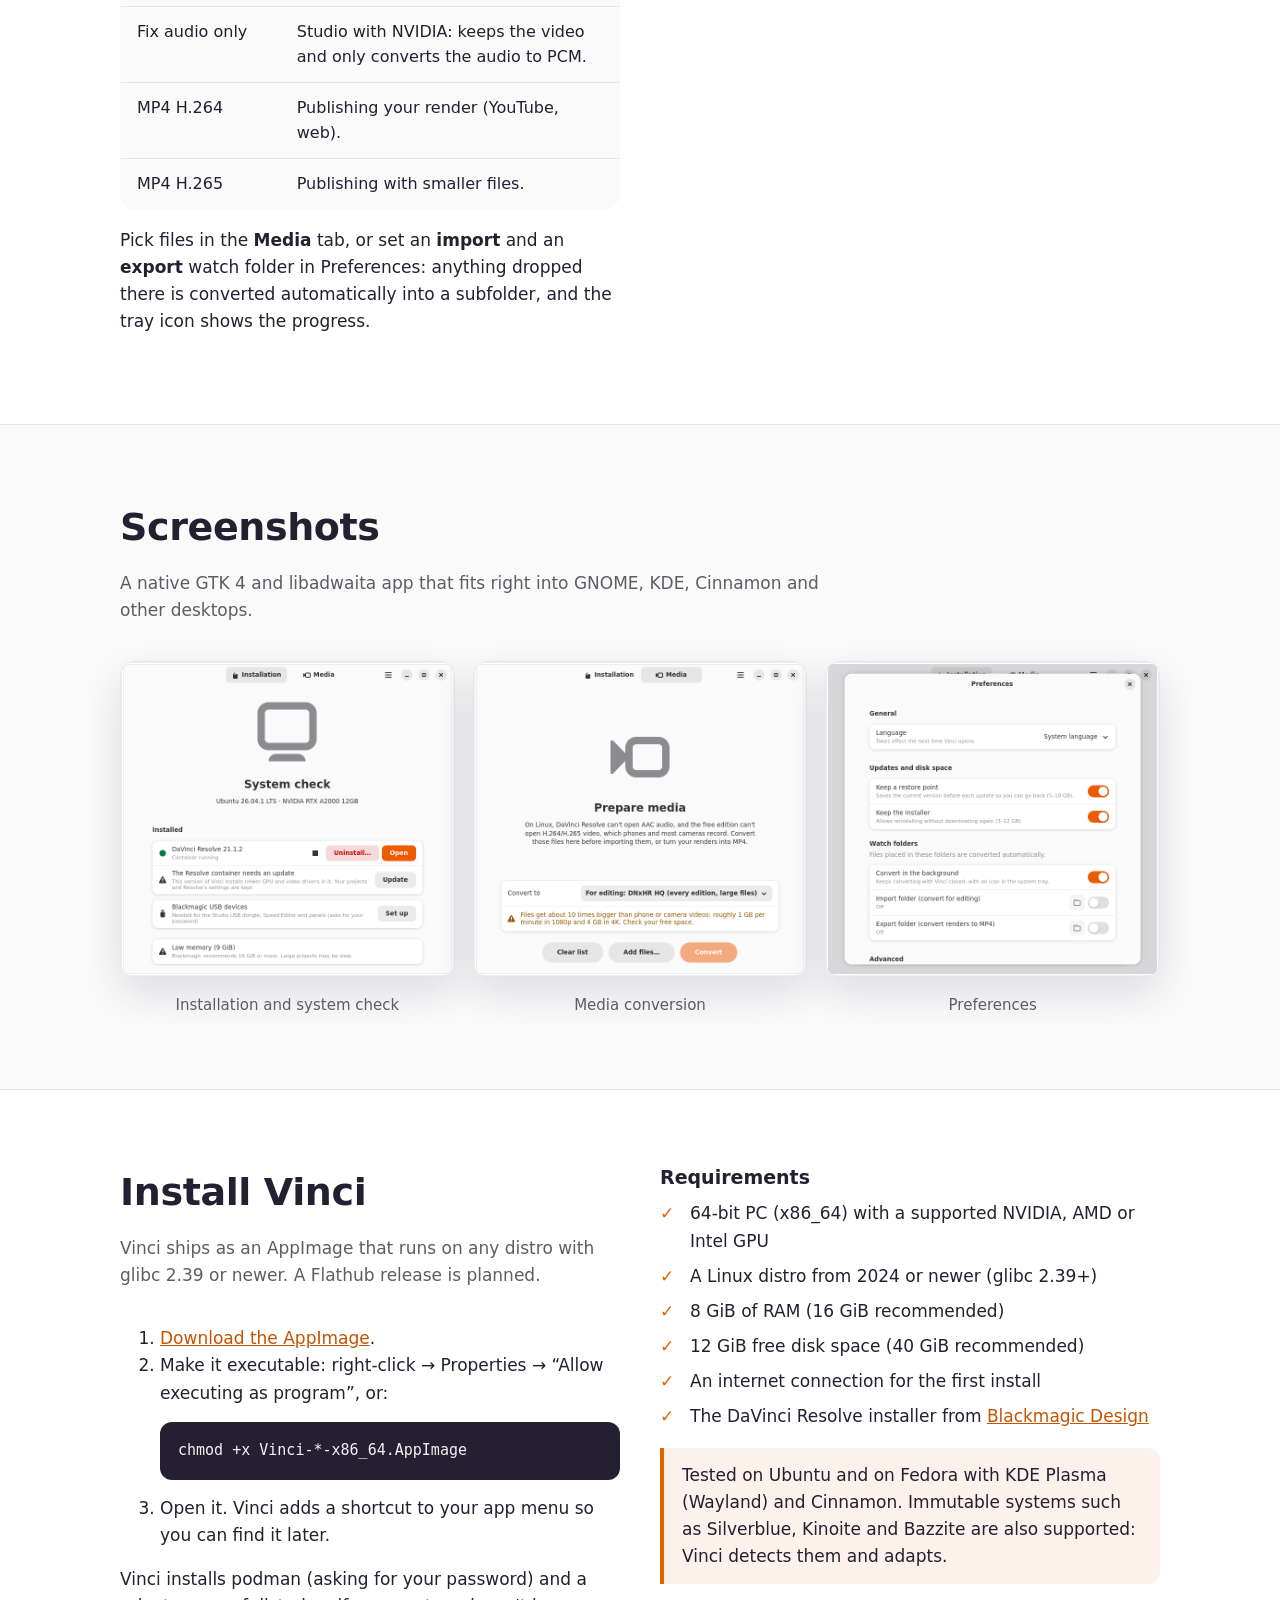
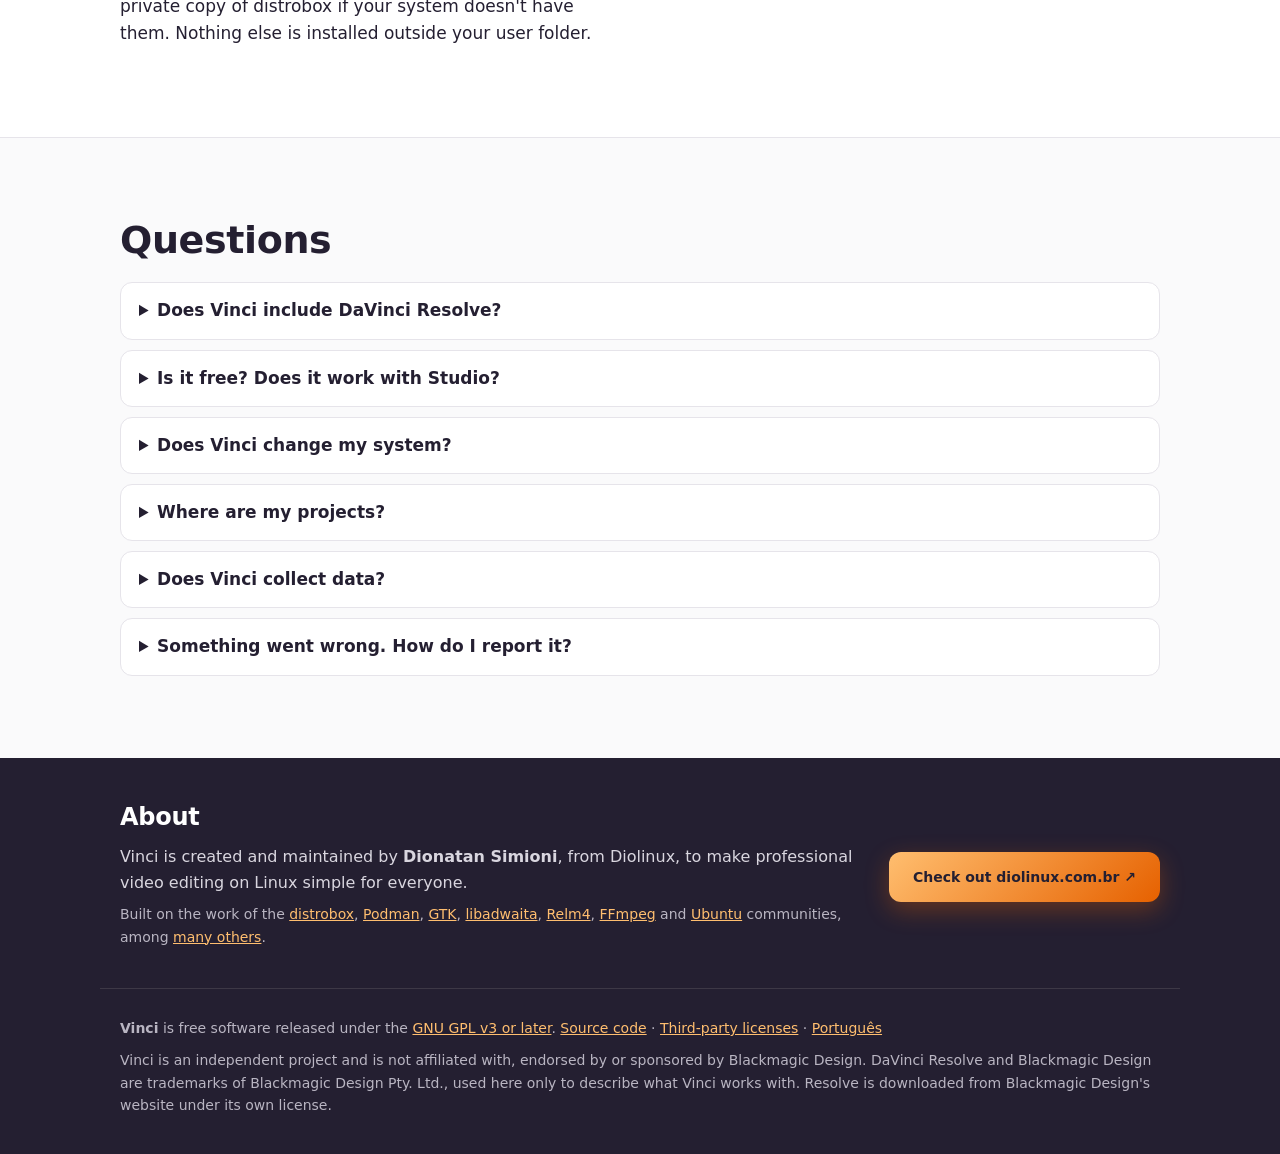
==== commit 9c119325: "feat(atualização): o Vinci avisa e se atualiza sozinho na AppImage Ao abrir, consulta o último relea" ====
--- a/site/index.html
+++ b/site/index.html
@@ -106,6 +106,9 @@
       <div class="card"><span class="ico">🪟</span><h3>Lives in the tray</h3>
         <p>Closing the window keeps Vinci in the system tray, one click away. It asks the first
         time, and you can change your choice in Preferences.</p></div>
+      <div class="card"><span class="ico">🔄</span><h3>Updates itself</h3>
+        <p>When a new version of Vinci is out, a bar at the top says so. One click downloads it,
+        checks it and restarts into it.</p></div>
       <div class="card"><span class="ico">🛟</span><h3>Self-diagnosis and repair</h3>
         <p>Every time it opens, Vinci checks the container, menu entry, GPU and driver. If something
         is wrong, the “Repair” button fixes it.</p></div>
